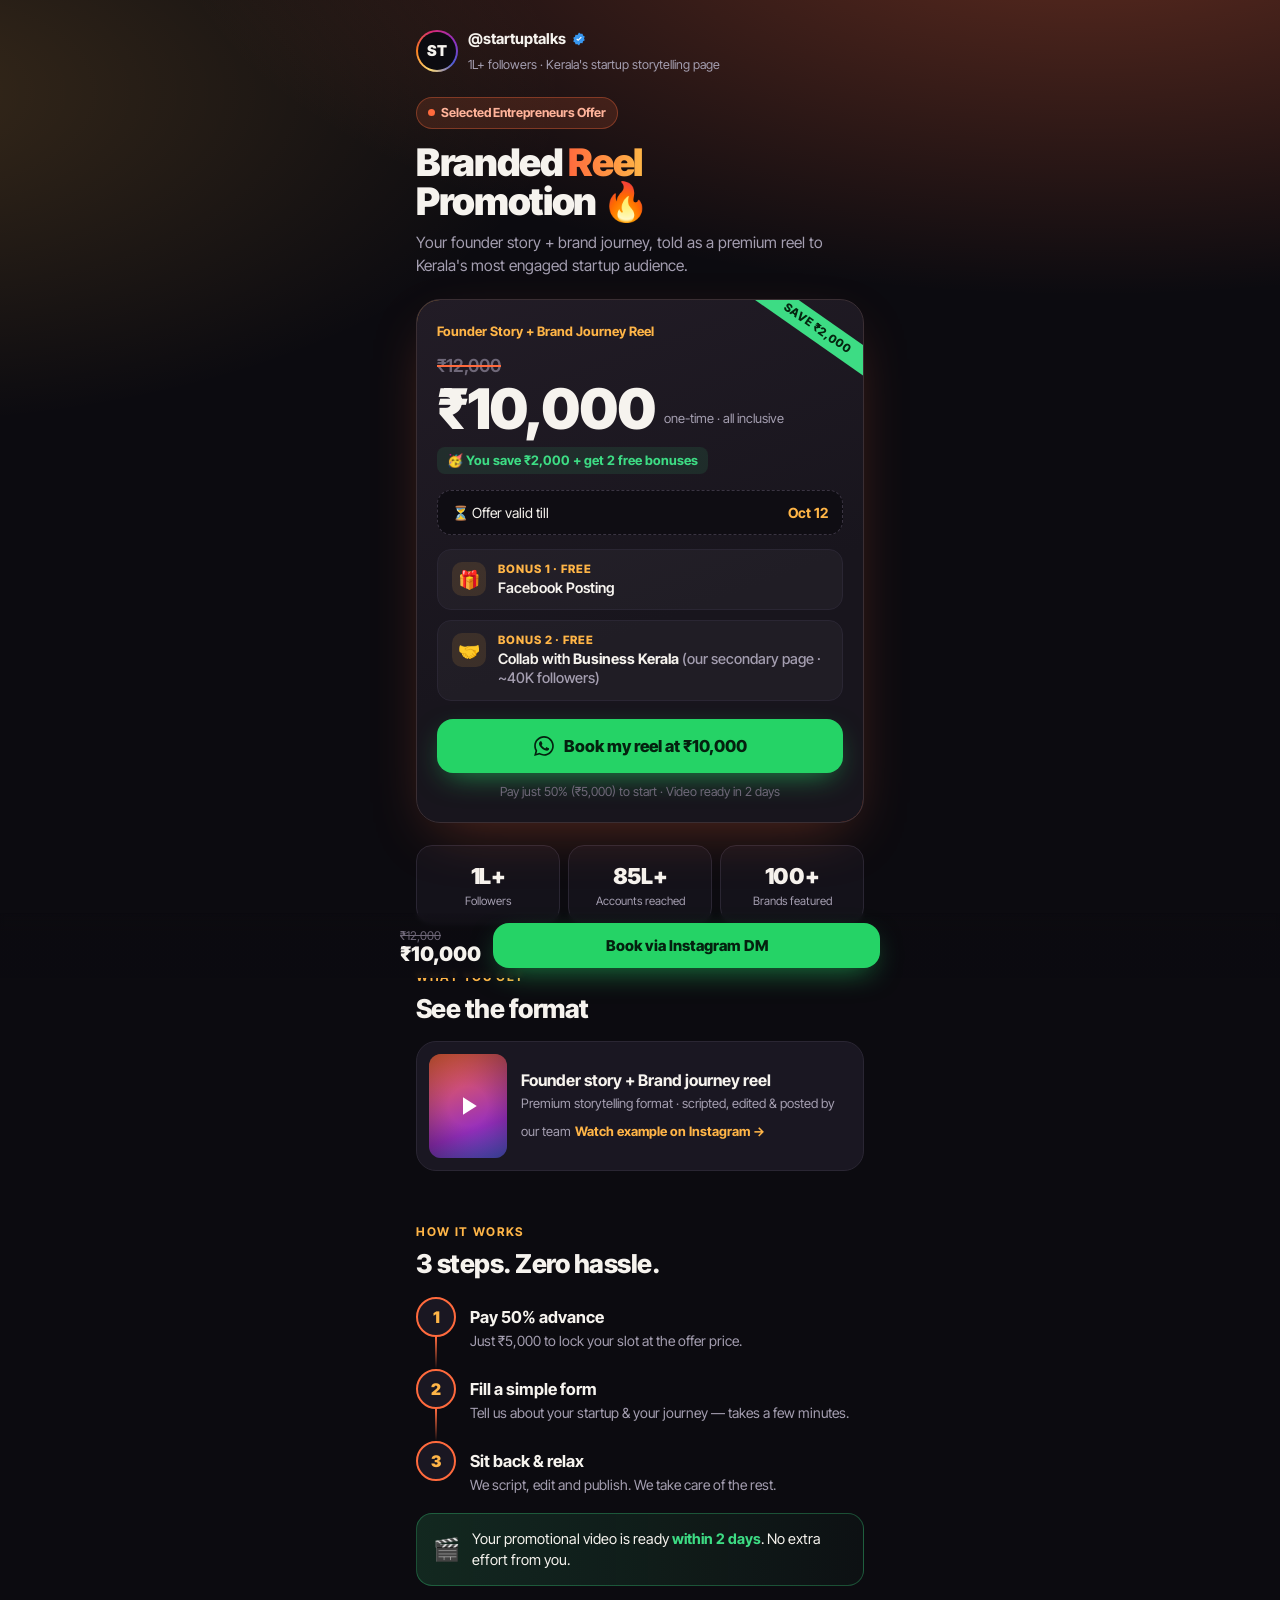
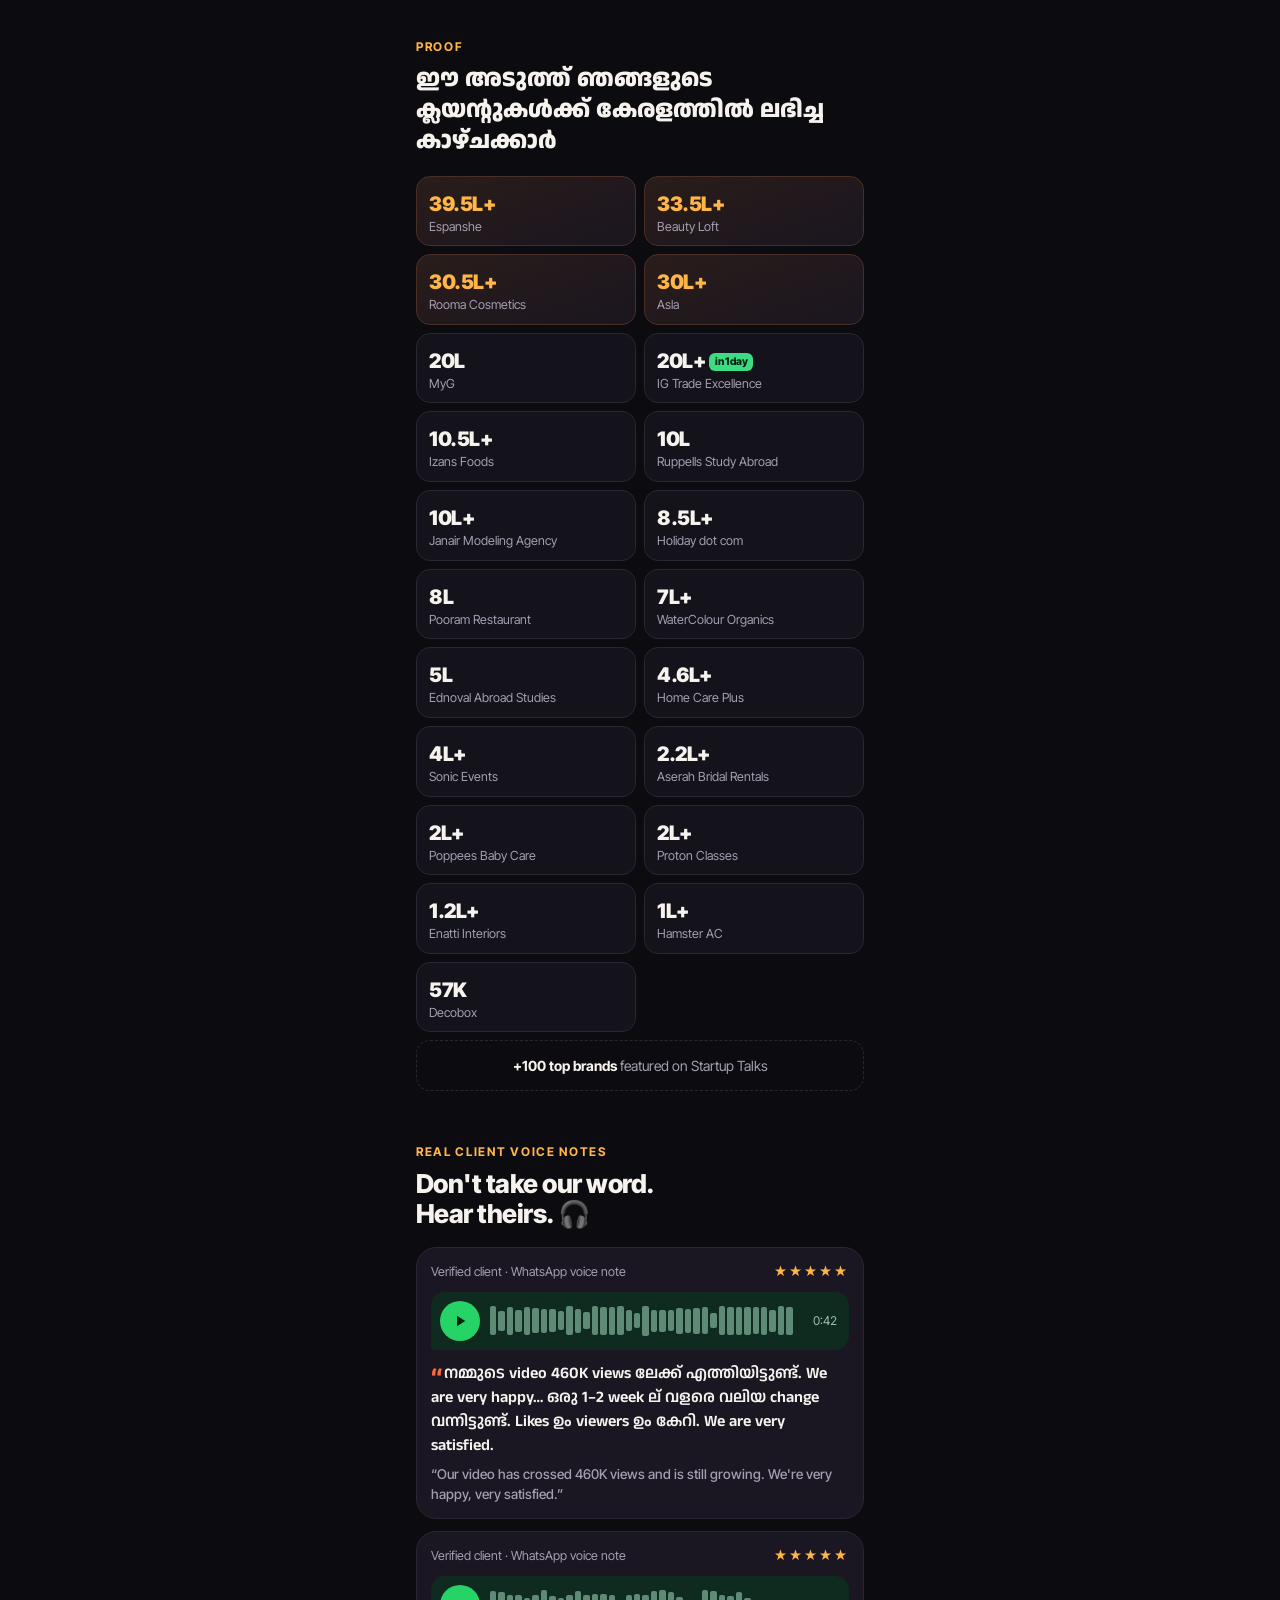
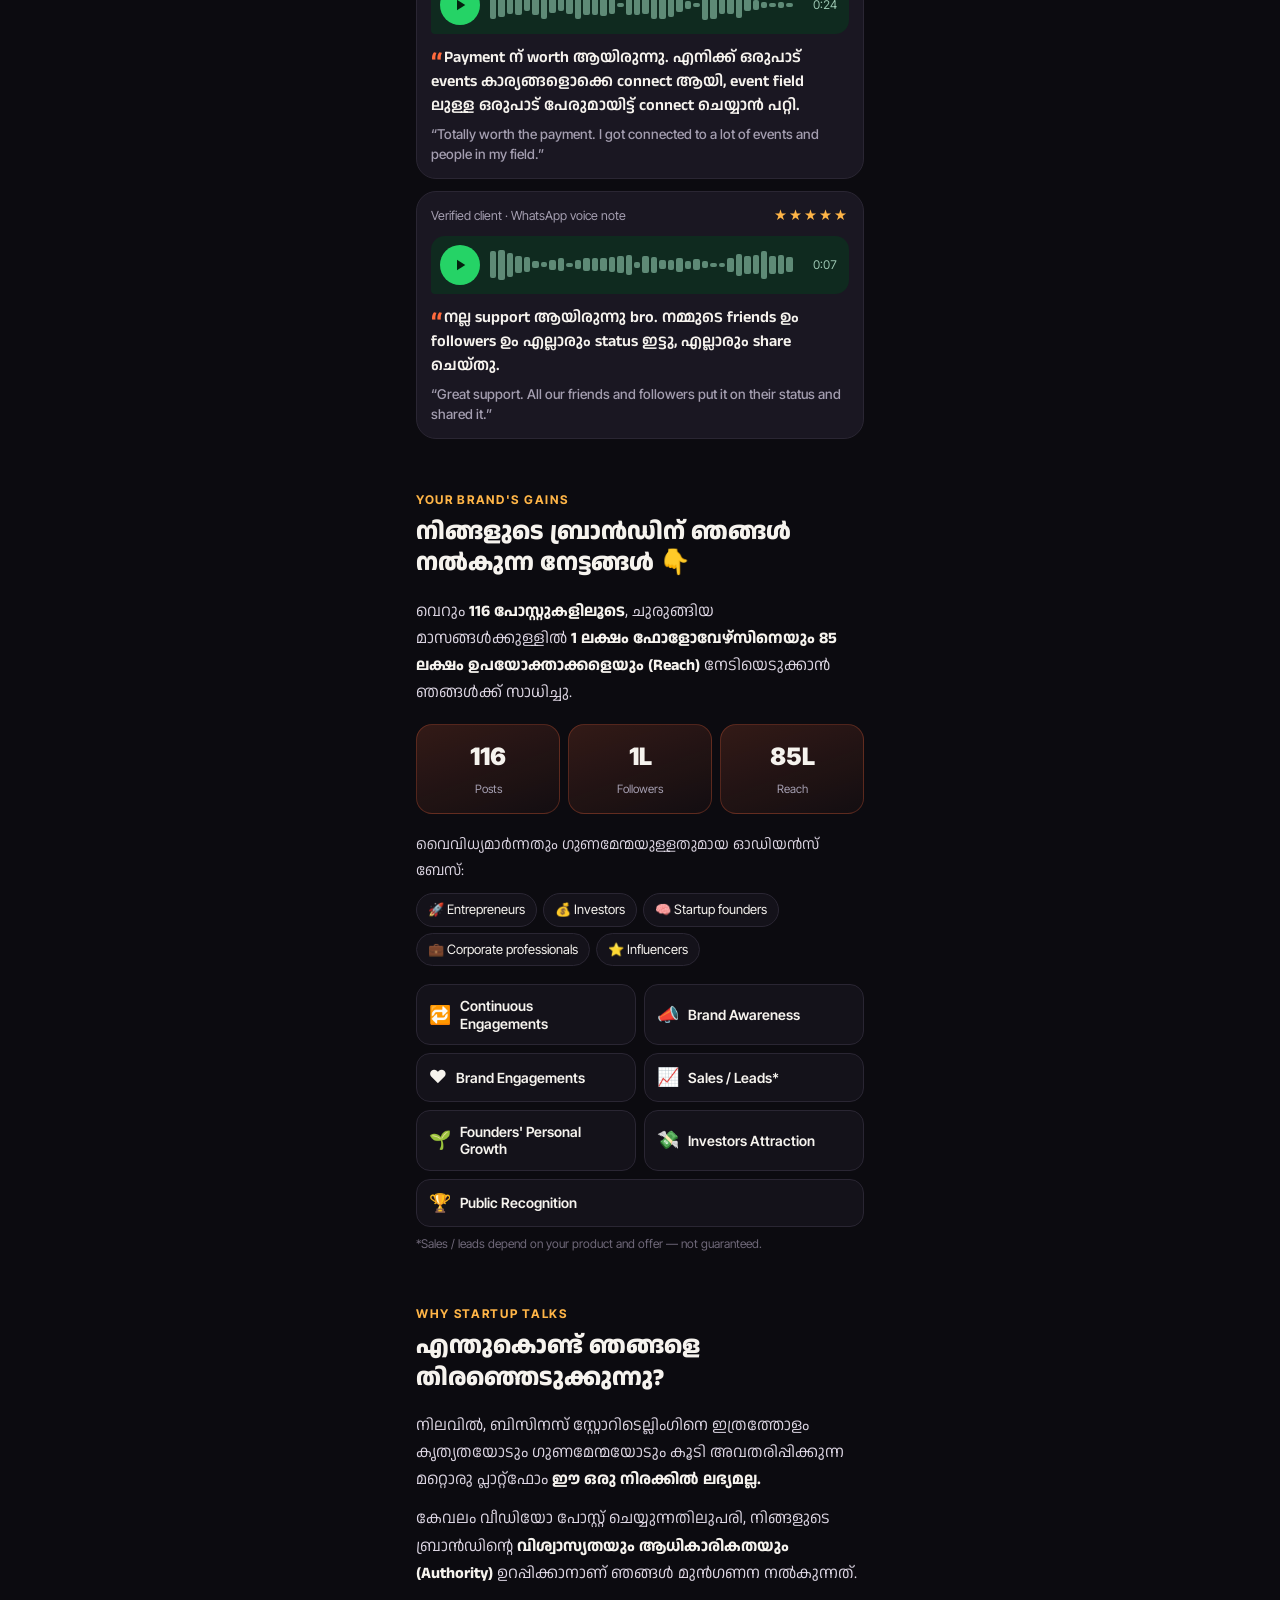
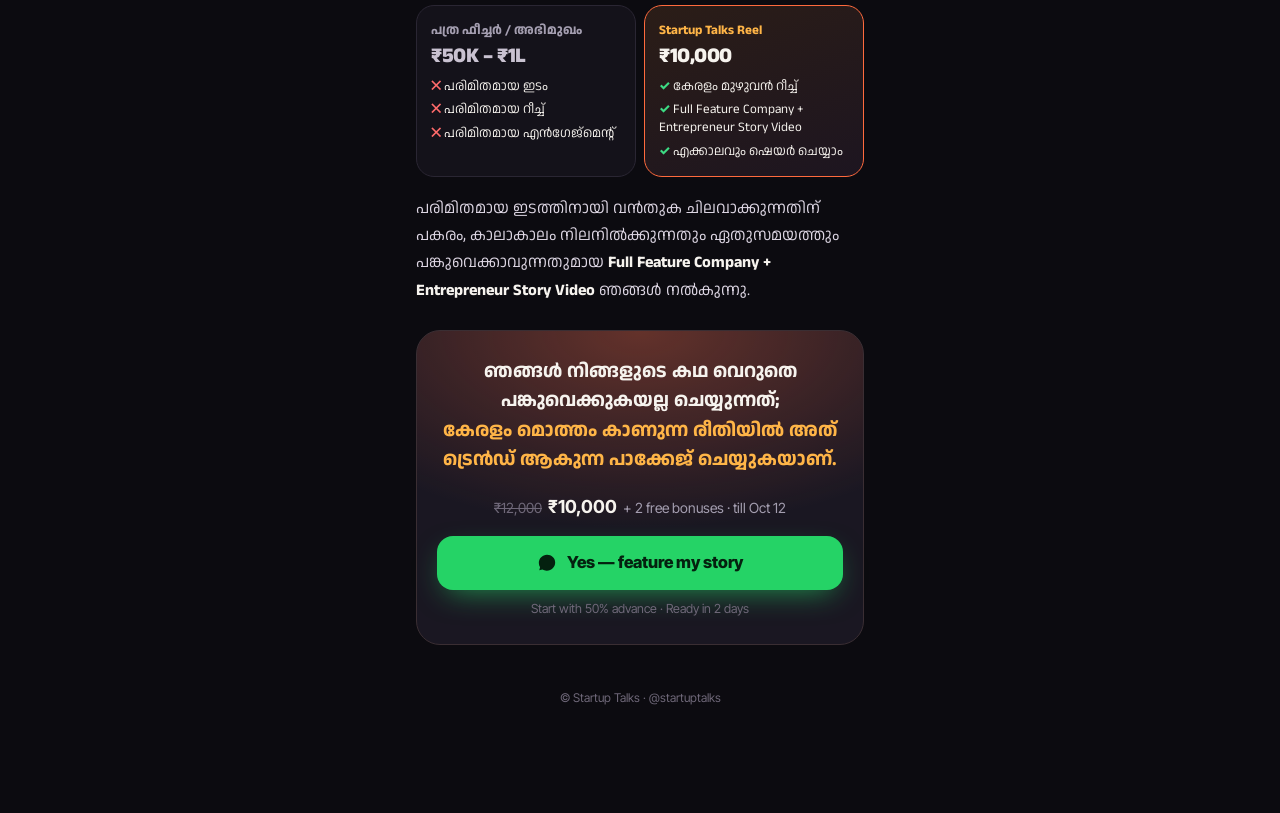
==== pricing-page/index.html @ 90880042 "Add mobile pricing page for Startup Talks branded reel promotion Price-first layout with offer, bonu" ====
<!doctype html>
<html lang="ml">
<head>
<meta charset="utf-8">
<meta name="viewport" content="width=device-width, initial-scale=1, viewport-fit=cover">
<title>Startup Talks — Branded Reel Promotion</title>
<meta name="description" content="Founder story + brand journey reel on @startuptalks (1L+ followers). Selected Entrepreneurs Offer ₹10,000 + 2 free bonuses.">
<meta property="og:title" content="🔥 Branded Reel Promotion — ₹10,000 (was ₹12,000)">
<meta property="og:description" content="Founder story reel on @startuptalks · 1L+ followers · 85L+ reach · Free Facebook posting + Business Kerala collab.">
<meta name="theme-color" content="#0c0b10">
<link rel="icon" href="data:image/svg+xml,<svg xmlns='http://www.w3.org/2000/svg' viewBox='0 0 100 100'><text y='.9em' font-size='90'>🔥</text></svg>">
<link rel="preconnect" href="https://fonts.googleapis.com">
<link rel="preconnect" href="https://fonts.gstatic.com" crossorigin>
<link href="https://fonts.googleapis.com/css2?family=Anek+Malayalam:wght@400;500;600;700;800&family=Inter+Tight:wght@500;600;700;800;900&display=swap" rel="stylesheet">
<style>
  /* ───────── EDIT THESE ───────── */
  /* WhatsApp number, offer deadline etc. live in the CONFIG script at the bottom. */

  :root{
    --bg:#0c0b10; --bg2:#14121a; --card:#1a1722; --line:#2a2633;
    --ink:#f6f3ee; --muted:#a49eb0; --dim:#6f6879;
    --accent:#ff6a3d; --accent2:#ffb547; --good:#3ddc84; --wa:#25d366;
    --r:20px;
    color-scheme:dark;
  }
  *{box-sizing:border-box;margin:0;padding:0}
  html{-webkit-text-size-adjust:100%;scroll-behavior:smooth}
  body{
    background:var(--bg);color:var(--ink);
    font-family:"Inter Tight","Anek Malayalam",system-ui,sans-serif;
    line-height:1.5;padding-bottom:96px;overflow-x:hidden;
  }
  .ml{font-family:"Anek Malayalam","Inter Tight",sans-serif}
  a{color:inherit}
  .wrap{max-width:480px;margin:0 auto;padding:0 16px}
  section{padding:44px 0 8px}
  .eyebrow{font-size:12px;letter-spacing:.14em;text-transform:uppercase;color:var(--accent2);font-weight:700}
  h2{font-size:26px;line-height:1.15;font-weight:800;letter-spacing:-.02em;margin:8px 0 18px}
  h2.ml{font-size:24px;line-height:1.3;letter-spacing:0}

  /* ───────── HERO / PRICE ───────── */
  .hero{
    position:relative;padding:28px 0 0;
    background:
      radial-gradient(120% 70% at 85% -10%, rgba(255,106,61,.35), transparent 60%),
      radial-gradient(90% 60% at -10% 10%, rgba(255,181,71,.18), transparent 60%);
  }
  .brand{display:flex;align-items:center;gap:10px;margin-bottom:22px}
  .logo{width:42px;height:42px;border-radius:50%;padding:2px;
    background:conic-gradient(from 200deg,#feda75,#fa7e1e,#d62976,#962fbf,#4f5bd5,#feda75)}
  .logo span{display:grid;place-items:center;width:100%;height:100%;border-radius:50%;background:var(--bg);font-weight:900;font-size:15px}
  .brand b{display:block;font-size:15px}
  .brand small{color:var(--muted);font-size:12.5px}
  .verified{display:inline-block;width:14px;height:14px;vertical-align:-2px;margin-left:3px}

  .badge{display:inline-flex;align-items:center;gap:6px;font-size:12.5px;font-weight:700;
    background:rgba(255,106,61,.14);color:#ffb39a;border:1px solid rgba(255,106,61,.35);
    padding:6px 11px;border-radius:999px}
  .badge i{width:7px;height:7px;border-radius:50%;background:var(--accent);box-shadow:0 0 0 0 rgba(255,106,61,.7);animation:pulse 1.6s infinite}
  @keyframes pulse{70%{box-shadow:0 0 0 9px rgba(255,106,61,0)}100%{box-shadow:0 0 0 0 rgba(255,106,61,0)}}

  h1{font-size:38px;line-height:1.02;font-weight:900;letter-spacing:-.035em;margin:14px 0 10px}
  h1 em{font-style:normal;background:linear-gradient(90deg,var(--accent),var(--accent2));-webkit-background-clip:text;background-clip:text;color:transparent}
  .sub{color:var(--muted);font-size:15.5px}

  .price-card{
    margin-top:22px;border-radius:24px;padding:22px 20px 20px;position:relative;overflow:hidden;
    background:linear-gradient(160deg,#221c26 0%,#18151d 60%);
    border:1px solid #3a2e33;
    box-shadow:0 20px 60px -20px rgba(255,106,61,.35);
  }
  .price-card::before{content:"";position:absolute;inset:-1px;border-radius:24px;padding:1px;
    background:linear-gradient(140deg,rgba(255,181,71,.7),transparent 35%,transparent 65%,rgba(255,106,61,.6));
    -webkit-mask:linear-gradient(#000 0 0) content-box,linear-gradient(#000 0 0);-webkit-mask-composite:xor;mask-composite:exclude;pointer-events:none}
  .ribbon{position:absolute;top:16px;right:-34px;transform:rotate(35deg);background:var(--good);color:#04260f;
    font-weight:800;font-size:11.5px;padding:4px 40px;letter-spacing:.04em}
  .pc-label{font-size:13px;color:var(--accent2);font-weight:700}
  .was{color:var(--dim);font-size:18px;font-weight:600;text-decoration:line-through;text-decoration-color:var(--accent);text-decoration-thickness:2px;margin-top:10px}
  .now{display:flex;align-items:flex-end;gap:10px;margin-top:2px}
  .now b{font-size:56px;line-height:1;font-weight:900;letter-spacing:-.04em}
  .now span{font-size:13px;color:var(--muted);padding-bottom:8px}
  .save{display:inline-block;margin-top:10px;font-size:13px;font-weight:700;color:var(--good);background:rgba(61,220,132,.1);padding:4px 10px;border-radius:8px}

  .deadline{margin-top:16px;display:flex;align-items:center;justify-content:space-between;gap:10px;
    background:#0f0d13;border:1px dashed #3a3442;border-radius:14px;padding:11px 14px;font-size:14px}
  .deadline b{color:var(--accent2)}

  .bonus{margin-top:14px;display:grid;gap:10px}
  .bonus div{display:flex;gap:12px;align-items:flex-start;background:rgba(255,255,255,.035);border:1px solid var(--line);border-radius:14px;padding:12px 14px}
  .bonus .gift{flex:none;width:34px;height:34px;border-radius:10px;display:grid;place-items:center;font-size:18px;background:rgba(255,181,71,.12)}
  .bonus small{display:block;color:var(--accent2);font-size:11.5px;font-weight:800;letter-spacing:.08em;text-transform:uppercase}
  .bonus p{font-size:14.5px;font-weight:600;line-height:1.35}
  .bonus p span{color:var(--muted);font-weight:500}

  .btn{display:flex;align-items:center;justify-content:center;gap:10px;width:100%;
    border:0;border-radius:16px;padding:17px 18px;font:800 16.5px/1 "Inter Tight",sans-serif;text-decoration:none;cursor:pointer;
    background:linear-gradient(90deg,var(--accent),#ff8a3d);color:#1a0800;
    box-shadow:0 10px 30px -10px rgba(255,106,61,.8);transition:transform .15s}
  .btn:active{transform:scale(.98)}
  .btn.wa{background:var(--wa);color:#04210f;box-shadow:0 10px 30px -10px rgba(37,211,102,.7)}
  .btn svg{width:20px;height:20px;flex:none}
  .price-card .btn{margin-top:18px}
  .micro{text-align:center;color:var(--dim);font-size:12.5px;margin-top:10px}

  /* ───────── STATS ───────── */
  .stats{display:grid;grid-template-columns:repeat(3,1fr);gap:8px;margin-top:22px}
  .stat{background:var(--bg2);border:1px solid var(--line);border-radius:16px;padding:14px 8px;text-align:center}
  .stat b{display:block;font-size:22px;font-weight:900;letter-spacing:-.02em}
  .stat small{color:var(--muted);font-size:11.5px;line-height:1.2;display:block;margin-top:2px}

  /* ───────── EXAMPLE ───────── */
  .example{display:flex;gap:14px;align-items:center;text-decoration:none;background:var(--card);border:1px solid var(--line);border-radius:var(--r);padding:12px}
  .thumb{flex:none;width:78px;height:104px;border-radius:12px;position:relative;overflow:hidden;
    background:linear-gradient(160deg,#ff6a3d,#962fbf 70%,#4f5bd5)}
  .thumb::after{content:"";position:absolute;inset:0;background:radial-gradient(circle at 50% 50%,transparent 30%,rgba(0,0,0,.35))}
  .thumb svg{position:absolute;inset:0;margin:auto;width:30px;height:30px;z-index:1}
  .example b{display:block;font-size:16px;line-height:1.25}
  .example small{color:var(--muted);font-size:13px}
  .example .go{margin-top:8px;display:inline-flex;gap:6px;align-items:center;font-size:13px;font-weight:700;color:var(--accent2)}

  /* ───────── PROCESS ───────── */
  .steps{display:grid;gap:0;position:relative}
  .step{display:flex;gap:14px;padding:0 0 18px;position:relative}
  .step:not(:last-child)::before{content:"";position:absolute;left:19px;top:40px;bottom:0;width:2px;background:linear-gradient(var(--accent),transparent)}
  .num{flex:none;width:40px;height:40px;border-radius:50%;display:grid;place-items:center;font-weight:900;background:var(--card);border:2px solid var(--accent);color:var(--accent2)}
  .step b{display:block;font-size:16.5px;padding-top:8px}
  .step p{color:var(--muted);font-size:14px}
  .fast{display:flex;gap:12px;align-items:center;background:linear-gradient(90deg,rgba(61,220,132,.14),rgba(61,220,132,.03));border:1px solid rgba(61,220,132,.3);border-radius:16px;padding:14px 16px;font-size:14.5px}
  .fast b{color:var(--good)}

  /* ───────── RESULTS ───────── */
  .results{display:grid;grid-template-columns:1fr 1fr;gap:8px}
  .res{background:var(--bg2);border:1px solid var(--line);border-radius:14px;padding:12px 12px 11px;min-width:0}
  .res b{display:block;font-size:20px;font-weight:900;letter-spacing:-.02em;color:var(--ink)}
  .res small{display:block;color:var(--muted);font-size:12.5px;line-height:1.25;overflow-wrap:anywhere}
  .res.top{background:linear-gradient(160deg,#2a1d1a,#1a1520);border-color:#4a2f27}
  .res.top b{color:var(--accent2)}
  .res .tag{display:inline-block;font-size:10.5px;font-weight:800;color:#04260f;background:var(--good);border-radius:6px;padding:1px 6px;margin-left:4px;vertical-align:3px}
  .more{grid-column:1/-1;text-align:center;padding:14px;border-radius:14px;border:1px dashed var(--line);color:var(--muted);font-size:14px}
  .more b{color:var(--ink)}

  /* ───────── VOICE REVIEWS ───────── */
  .reviews{display:grid;gap:12px}
  .rv{background:var(--card);border:1px solid var(--line);border-radius:var(--r);padding:14px}
  .rv-head{display:flex;align-items:center;justify-content:space-between;margin-bottom:10px;font-size:12.5px;color:var(--muted)}
  .stars{color:var(--accent2);letter-spacing:2px;font-size:13px}
  .vn{display:flex;align-items:center;gap:10px;background:#0f2a1f;border-radius:14px 14px 14px 4px;padding:9px 12px 9px 9px}
  .play{flex:none;width:40px;height:40px;border-radius:50%;border:0;background:var(--wa);display:grid;place-items:center;cursor:pointer}
  .play svg{width:18px;height:18px;fill:#04210f}
  .wave{flex:1;display:flex;align-items:center;gap:2px;height:30px;min-width:0;cursor:pointer}
  .wave i{flex:1;min-width:2px;border-radius:2px;background:#5e8a76;transition:background .1s}
  .wave i.on{background:#bff5d6}
  .dur{flex:none;font-size:12px;color:#9cc7b2;font-variant-numeric:tabular-nums;width:34px;text-align:right}
  .quote{margin-top:12px;font-size:16px;line-height:1.5;font-weight:600}
  .quote::before{content:"“";color:var(--accent);font-size:28px;line-height:0;vertical-align:-9px;margin-right:2px}
  .en{display:block;margin-top:6px;color:var(--muted);font-size:13.5px;font-weight:500;font-family:"Inter Tight",sans-serif}

  /* ───────── BENEFITS ───────── */
  .lead{font-size:16px;line-height:1.7;color:#ddd6e3}
  .lead b{color:var(--ink)}
  .bigstat{display:grid;grid-template-columns:repeat(3,1fr);gap:8px;margin:18px 0}
  .bigstat div{border-radius:16px;padding:14px 8px;text-align:center;background:linear-gradient(160deg,rgba(255,106,61,.16),rgba(255,106,61,.03));border:1px solid rgba(255,106,61,.25)}
  .bigstat b{display:block;font-size:24px;font-weight:900}
  .bigstat small{font-size:11.5px;color:var(--muted)}
  .aud{display:flex;flex-wrap:wrap;gap:6px;margin-bottom:18px}
  .aud span{font-size:13px;padding:6px 11px;border-radius:999px;background:var(--bg2);border:1px solid var(--line)}
  .benefits{display:grid;grid-template-columns:1fr 1fr;gap:8px}
  .benefits div{display:flex;gap:9px;align-items:center;background:var(--bg2);border:1px solid var(--line);border-radius:14px;padding:12px;font-size:14px;font-weight:600;line-height:1.25}
  .benefits .ic{flex:none;font-size:18px}
  .fine{color:var(--dim);font-size:12px;margin-top:8px}

  /* ───────── WHY US (USP – last) ───────── */
  .vs{display:grid;grid-template-columns:1fr 1fr;gap:8px;margin:18px 0}
  .vs > div{border-radius:18px;padding:16px 14px}
  .vs .old{background:var(--bg2);border:1px solid var(--line)}
  .vs .us{background:linear-gradient(160deg,#2b1d17,#1d1520);border:1px solid var(--accent)}
  .vs h3{font-size:13px;font-weight:700;color:var(--muted);margin-bottom:6px;line-height:1.3}
  .vs .us h3{color:var(--accent2)}
  .vs .amt{font-size:21px;font-weight:900;letter-spacing:-.02em;line-height:1.1}
  .vs .old .amt{color:#c9c2d1}
  .vs ul{list-style:none;margin-top:10px;display:grid;gap:6px;font-size:13px;line-height:1.35}
  .vs .old li::before{content:"✕ ";color:#ff6b6b;font-weight:800}
  .vs .us li::before{content:"✓ ";color:var(--good);font-weight:800}

  .finale{margin:26px 0 8px;border-radius:24px;padding:26px 20px;text-align:center;
    background:radial-gradient(120% 90% at 50% 0%,rgba(255,106,61,.32),transparent 70%),var(--card);
    border:1px solid #3a2e33}
  .finale p:not(.micro){font-size:19px;line-height:1.55;font-weight:700}
  .finale p em{font-style:normal;color:var(--accent2)}
  .finale .recap{margin:18px 0 16px;font-size:14px;color:var(--muted)}
  .finale .recap s{color:var(--dim)}
  .finale .recap b{color:var(--ink);font-size:18px}

  footer{text-align:center;color:var(--dim);font-size:12px;padding:28px 0 10px}

  /* ───────── STICKY CTA ───────── */
  .sticky{position:fixed;left:0;right:0;bottom:0;z-index:20;padding:10px 16px calc(10px + env(safe-area-inset-bottom));
    background:linear-gradient(transparent,rgba(12,11,16,.92) 28%);backdrop-filter:blur(2px);
    transform:translateY(120%);transition:transform .3s}
  .sticky.show{transform:none}
  .sticky .in{max-width:480px;margin:0 auto;display:flex;align-items:center;gap:12px}
  .sticky .p{flex:none;line-height:1.1}
  .sticky .p s{color:var(--dim);font-size:12px}
  .sticky .p b{display:block;font-size:20px;font-weight:900}
  .sticky .btn{padding:15px 14px;font-size:15px}

  .reveal{opacity:0;transform:translateY(14px);transition:opacity .5s,transform .5s}
  .reveal.in{opacity:1;transform:none}
  @media (prefers-reduced-motion:reduce){.reveal{opacity:1;transform:none}.badge i{animation:none}html{scroll-behavior:auto}}
</style>
</head>
<body>

<!-- ═════════════ 1. PRICE FIRST ═════════════ -->
<header class="hero">
  <div class="wrap">
    <div class="brand">
      <div class="logo"><span>ST</span></div>
      <div>
        <b>@startuptalks
          <svg class="verified" viewBox="0 0 24 24"><path fill="#3897f0" d="M12 1l2.6 2.2 3.4-.4.9 3.3 3 1.7-1.3 3.2 1.3 3.2-3 1.7-.9 3.3-3.4-.4L12 23l-2.6-2.2-3.4.4-.9-3.3-3-1.7L3.4 13 2.1 9.8l3-1.7.9-3.3 3.4.4z"/><path fill="#fff" d="M10.5 15.6l-3.2-3.2 1.4-1.4 1.8 1.8 4.8-4.8 1.4 1.4z"/></svg>
        </b>
        <small>1L+ followers · Kerala's startup storytelling page</small>
      </div>
    </div>

    <span class="badge"><i></i>Selected Entrepreneurs Offer</span>
    <h1>Branded <em>Reel</em><br>Promotion 🔥</h1>
    <p class="sub">Your founder story + brand journey, told as a premium reel to Kerala's most engaged startup audience.</p>

    <div class="price-card">
      <div class="ribbon">SAVE ₹2,000</div>
      <div class="pc-label">Founder Story + Brand Journey Reel</div>
      <div class="was">₹12,000</div>
      <div class="now"><b>₹10,000</b><span>one-time · all inclusive</span></div>
      <span class="save">🥳 You save ₹2,000 + get 2 free bonuses</span>

      <div class="deadline">
        <span>⏳ Offer valid till</span>
        <b id="till">Oct 12</b>
      </div>

      <div class="bonus">
        <div>
          <span class="gift">🎁</span>
          <p><small>Bonus 1 · Free</small>Facebook Posting</p>
        </div>
        <div>
          <span class="gift">🤝</span>
          <p><small>Bonus 2 · Free</small>Collab with <b>Business Kerala</b> <span>(our secondary page · ~40K followers)</span></p>
        </div>
      </div>

      <a class="btn wa js-book" href="#">
        <svg viewBox="0 0 24 24" fill="currentColor"><path d="M17.5 14.4c-.3-.1-1.8-.9-2-1-.3-.1-.5-.1-.7.1-.2.3-.8 1-.9 1.2-.2.2-.3.2-.6.1-.3-.1-1.3-.5-2.4-1.5-.9-.8-1.5-1.8-1.7-2.1-.2-.3 0-.5.1-.6l.4-.5c.2-.2.2-.3.3-.5.1-.2 0-.4 0-.5l-.9-2.2c-.2-.6-.5-.5-.7-.5h-.6c-.2 0-.5.1-.8.4-.3.3-1 1-1 2.5s1.1 2.9 1.2 3.1c.1.2 2.1 3.2 5.1 4.5.7.3 1.3.5 1.7.6.7.2 1.4.2 1.9.1.6-.1 1.8-.7 2-1.4.2-.7.2-1.3.2-1.4-.1-.1-.3-.2-.6-.3zM12 21.8c-1.8 0-3.5-.5-5-1.4l-.4-.2-3.7 1 1-3.6-.2-.4c-1-1.6-1.5-3.3-1.5-5.2C2.2 6.6 6.6 2.2 12 2.2c2.6 0 5.1 1 6.9 2.9 1.9 1.9 2.9 4.3 2.9 6.9 0 5.4-4.4 9.8-9.8 9.8zm8.4-18.2C18.1 1.3 15.2.1 12 .1 5.5.1.2 5.4.2 11.9c0 2.1.5 4.1 1.6 5.9L.1 24l6.3-1.7c1.7.9 3.7 1.4 5.6 1.4 6.5 0 11.8-5.3 11.8-11.8 0-3.2-1.2-6.1-3.4-8.3z"/></svg>
        Book my reel at ₹10,000
      </a>
      <p class="micro">Pay just 50% (₹5,000) to start · Video ready in 2 days</p>
    </div>

    <div class="stats">
      <div class="stat"><b>1L+</b><small>Followers</small></div>
      <div class="stat"><b>85L+</b><small>Accounts reached</small></div>
      <div class="stat"><b>100+</b><small>Brands featured</small></div>
    </div>
  </div>
</header>

<main class="wrap">

  <!-- ═════════════ 2. WHAT YOU GET ═════════════ -->
  <section class="reveal">
    <div class="eyebrow">What you get</div>
    <h2>See the format</h2>
    <a class="example" href="https://www.instagram.com/reel/DA5xGAJuRMB/" target="_blank" rel="noopener">
      <div class="thumb"><svg viewBox="0 0 24 24" fill="#fff"><path d="M8 5v14l11-7z"/></svg></div>
      <div>
        <b>Founder story + Brand journey reel</b>
        <small>Premium storytelling format · scripted, edited &amp; posted by our team</small>
        <span class="go">Watch example on Instagram →</span>
      </div>
    </a>
  </section>

  <!-- ═════════════ 3. PROCESS ═════════════ -->
  <section class="reveal">
    <div class="eyebrow">How it works</div>
    <h2>3 steps. Zero hassle.</h2>
    <div class="steps">
      <div class="step"><span class="num">1</span><div><b>Pay 50% advance</b><p>Just ₹5,000 to lock your slot at the offer price.</p></div></div>
      <div class="step"><span class="num">2</span><div><b>Fill a simple form</b><p>Tell us about your startup &amp; your journey — takes a few minutes.</p></div></div>
      <div class="step"><span class="num">3</span><div><b>Sit back &amp; relax</b><p>We script, edit and publish. We take care of the rest.</p></div></div>
    </div>
    <div class="fast"><span style="font-size:22px">🎬</span><div>Your promotional video is ready <b>within 2 days</b>. No extra effort from you.</div></div>
  </section>

  <!-- ═════════════ 4. PROOF: RESULTS ═════════════ -->
  <section class="reveal">
    <div class="eyebrow">Proof</div>
    <h2 class="ml">ഈ അടുത്ത് ഞങ്ങളുടെ ക്ലയന്റുകൾക്ക് കേരളത്തിൽ ലഭിച്ച കാഴ്ചക്കാർ</h2>
    <div class="results" id="results"></div>
  </section>

  <!-- ═════════════ 5. PROOF: VOICE REVIEWS ═════════════ -->
  <section class="reveal">
    <div class="eyebrow">Real client voice notes</div>
    <h2>Don't take our word. <br>Hear theirs. 🎧</h2>
    <div class="reviews" id="reviews"></div>
  </section>

  <!-- ═════════════ 6. BENEFITS ═════════════ -->
  <section class="reveal">
    <div class="eyebrow">Your brand's gains</div>
    <h2 class="ml">നിങ്ങളുടെ ബ്രാൻഡിന് ഞങ്ങൾ നൽകുന്ന നേട്ടങ്ങൾ 👇</h2>
    <p class="lead ml">വെറും <b>116 പോസ്റ്റുകളിലൂടെ</b>, ചുരുങ്ങിയ മാസങ്ങൾക്കുള്ളിൽ <b>1 ലക്ഷം ഫോളോവേഴ്സിനെയും 85 ലക്ഷം ഉപയോക്താക്കളെയും (Reach)</b> നേടിയെടുക്കാൻ ഞങ്ങൾക്ക് സാധിച്ചു.</p>
    <div class="bigstat">
      <div><b>116</b><small>Posts</small></div>
      <div><b>1L</b><small>Followers</small></div>
      <div><b>85L</b><small>Reach</small></div>
    </div>
    <p class="lead ml" style="font-size:15px;margin-bottom:10px">വൈവിധ്യമാർന്നതും ഗുണമേന്മയുള്ളതുമായ ഓഡിയൻസ് ബേസ്:</p>
    <div class="aud">
      <span>🚀 Entrepreneurs</span><span>💰 Investors</span><span>🧠 Startup founders</span><span>💼 Corporate professionals</span><span>⭐ Influencers</span>
    </div>
    <div class="benefits">
      <div><span class="ic">🔁</span>Continuous Engagements</div>
      <div><span class="ic">📣</span>Brand Awareness</div>
      <div><span class="ic">❤️</span>Brand Engagements</div>
      <div><span class="ic">📈</span>Sales / Leads*</div>
      <div><span class="ic">🌱</span>Founders' Personal Growth</div>
      <div><span class="ic">💸</span>Investors Attraction</div>
      <div style="grid-column:1/-1"><span class="ic">🏆</span>Public Recognition</div>
    </div>
    <p class="fine">*Sales / leads depend on your product and offer — not guaranteed.</p>
  </section>

  <!-- ═════════════ 7. USP — LAST, SO IT STICKS ═════════════ -->
  <section class="reveal">
    <div class="eyebrow">Why Startup Talks</div>
    <h2 class="ml">എന്തുകൊണ്ട് ഞങ്ങളെ തിരഞ്ഞെടുക്കുന്നു?</h2>
    <p class="lead ml">നിലവിൽ, ബിസിനസ് സ്റ്റോറിടെല്ലിംഗിനെ ഇത്രത്തോളം കൃത്യതയോടും ഗുണമേന്മയോടും കൂടി അവതരിപ്പിക്കുന്ന മറ്റൊരു പ്ലാറ്റ്‌ഫോം <b>ഈ ഒരു നിരക്കിൽ ലഭ്യമല്ല.</b></p>
    <p class="lead ml" style="margin-top:12px">കേവലം വീഡിയോ പോസ്റ്റ് ചെയ്യുന്നതിലുപരി, നിങ്ങളുടെ ബ്രാൻഡിന്റെ <b>വിശ്വാസ്യതയും ആധികാരികതയും (Authority)</b> ഉറപ്പിക്കാനാണ് ഞങ്ങൾ മുൻഗണന നൽകുന്നത്.</p>

    <div class="vs ml">
      <div class="old">
        <h3>പത്ര ഫീച്ചർ / അഭിമുഖം</h3>
        <div class="amt">₹50K – ₹1L</div>
        <ul><li>പരിമിതമായ ഇടം</li><li>പരിമിതമായ റീച്ച്</li><li>പരിമിതമായ എൻഗേജ്‌മെന്റ്</li></ul>
      </div>
      <div class="us">
        <h3>Startup Talks Reel</h3>
        <div class="amt">₹10,000</div>
        <ul><li>കേരളം മുഴുവൻ റീച്ച്</li><li>Full Feature Company + Entrepreneur Story Video</li><li>എക്കാലവും ഷെയർ ചെയ്യാം</li></ul>
      </div>
    </div>

    <p class="lead ml">പരിമിതമായ ഇടത്തിനായി വൻതുക ചിലവാക്കുന്നതിന് പകരം, കാലാകാലം നിലനിൽക്കുന്നതും ഏതുസമയത്തും പങ്കുവെക്കാവുന്നതുമായ <b>Full Feature Company + Entrepreneur Story Video</b> ഞങ്ങൾ നൽകുന്നു.</p>

    <div class="finale">
      <p class="ml">ഞങ്ങൾ നിങ്ങളുടെ കഥ വെറുതെ പങ്കുവെക്കുകയല്ല ചെയ്യുന്നത്;<br><em>കേരളം മൊത്തം കാണുന്ന രീതിയിൽ അത് ട്രെൻഡ് ആകുന്ന പാക്കേജ് ചെയ്യുകയാണ്.</em></p>
      <div class="recap"><s>₹12,000</s> &nbsp;<b>₹10,000</b> &nbsp;+ 2 free bonuses · till <span class="js-till">Oct 12</span></div>
      <a class="btn wa js-book" href="#">
        <svg viewBox="0 0 24 24" fill="currentColor"><path d="M12 2.2C6.6 2.2 2.2 6.6 2.2 12c0 1.9.5 3.6 1.5 5.2l-1 3.6 3.7-1c1.5.9 3.2 1.4 5 1.4h.6c5.4 0 9.8-4.4 9.8-9.8S17.4 2.2 12 2.2z"/></svg>
        Yes — feature my story
      </a>
      <p class="micro">Start with 50% advance · Ready in 2 days</p>
    </div>
  </section>

  <footer>© Startup Talks · @startuptalks</footer>
</main>

<div class="sticky" id="sticky">
  <div class="in">
    <div class="p"><s>₹12,000</s><b>₹10,000</b></div>
    <a class="btn wa js-book" href="#">Book on WhatsApp</a>
  </div>
</div>

<script>
/* ═════════════ CONFIG — edit here ═════════════ */
const CONFIG = {
  // WhatsApp number with country code, digits only, e.g. "919876543210".
  // Leave empty to fall back to Instagram DM.
  whatsapp: "",
  instagram: "startuptalks",
  // Default deadline text. Override per-share with ?till=Oct%2030 in the URL.
  till: "Oct 12",
  message: "Hi Startup Talks! I want to book the Branded Reel Promotion (₹10,000 offer)."
};

const RESULTS = [
  ["Espanshe","39.5L+"],["Beauty Loft","33.5L+"],["Rooma Cosmetics","30.5L+"],["Asla","30L+"],
  ["MyG","20L"],["IG Trade Excellence","20L+","in 1 day"],["Izans Foods","10.5L+"],["Ruppells Study Abroad","10L"],
  ["Janair Modeling Agency","10L+"],["Holiday dot com","8.5L+"],["Pooram Restaurant","8L"],["WaterColour Organics","7L+"],
  ["Ednoval Abroad Studies","5L"],["Home Care Plus","4.6L+"],["Sonic Events","4L+"],["Aserah Bridal Rentals","2.2L+"],
  ["Poppees Baby Care","2L+"],["Proton Classes","2L+"],["Enatti Interiors","1.2L+"],["Hamster AC","1L+"],["Decobox","57K"]
];

const REVIEWS = [
  { src:"audio/review1.mp3", dur:"0:42",
    ml:"നമ്മുടെ video 460K views ലേക്ക് എത്തിയിട്ടുണ്ട്. We are very happy… ഒരു 1–2 week ല് വളരെ വലിയ change വന്നിട്ടുണ്ട്. Likes ഉം viewers ഉം കേറി. We are very satisfied.",
    en:"“Our video has crossed 460K views and is still growing. We're very happy, very satisfied.”",
    peaks:[98,65,95,74,94,83,81,77,63,97,81,57,96,95,92,97,70,51,100,72,72,71,87,81,85,91,49,96,95,94,95,89,94,75,98,95] },
  { src:"audio/review2.mp3", dur:"0:24",
    ml:"Payment ന് worth ആയിരുന്നു. എനിക്ക് ഒരുപാട് events കാര്യങ്ങളൊക്കെ connect ആയി, event field ലുള്ള ഒരുപാട് പേരുമായിട്ട് connect ചെയ്യാൻ പറ്റി.",
    en:"“Totally worth the payment. I got connected to a lot of events and people in my field.”",
    peaks:[92,84,64,65,44,67,97,57,42,62,93,65,70,72,63,12,67,70,63,92,96,84,51,27,12,100,92,63,61,87,42,34,20,12,21,12] },
  { src:"audio/review3.mp3", dur:"0:07",
    ml:"നല്ല support ആയിരുന്നു bro. നമ്മുടെ friends ഉം followers ഉം എല്ലാരും status ഇട്ടു, എല്ലാരും share ചെയ്തു.",
    en:"“Great support. All our friends and followers put it on their status and shared it.”",
    peaks:[89,100,81,56,50,23,18,35,42,12,29,42,42,44,49,56,67,19,57,53,31,35,45,28,37,24,12,12,47,72,60,64,94,60,64,50] }
];

/* ═════════════ wiring ═════════════ */
(function(){
  const q = new URLSearchParams(location.search);
  const till = (q.get("till") || CONFIG.till).slice(0,40);
  document.getElementById("till").textContent = till;
  document.querySelectorAll(".js-till").forEach(e => e.textContent = till);

  const href = CONFIG.whatsapp
    ? "https://wa.me/" + CONFIG.whatsapp + "?text=" + encodeURIComponent(CONFIG.message)
    : "https://ig.me/m/" + CONFIG.instagram;
  document.querySelectorAll(".js-book").forEach(a => { a.href = href; a.target = "_blank"; a.rel = "noopener"; });
  if (!CONFIG.whatsapp) document.querySelectorAll(".sticky .js-book").forEach(a => a.textContent = "Book via Instagram DM");

  // results
  const r = document.getElementById("results");
  RESULTS.forEach(([name, views, note], i) => {
    const d = document.createElement("div");
    d.className = "res" + (i < 4 ? " top" : "");
    d.innerHTML = `<b>${views}${note ? `<span class="tag">${note}</span>` : ""}</b><small>${name}</small>`;
    r.appendChild(d);
  });
  const m = document.createElement("div");
  m.className = "more"; m.innerHTML = "<b>+100 top brands</b> featured on Startup Talks";
  r.appendChild(m);

  // voice notes
  const play = '<svg viewBox="0 0 24 24"><path d="M8 5v14l11-7z"/></svg>';
  const pause = '<svg viewBox="0 0 24 24"><path d="M6 5h4v14H6zM14 5h4v14h-4z"/></svg>';
  const wrap = document.getElementById("reviews");
  const audios = [];
  REVIEWS.forEach((rv, i) => {
    const el = document.createElement("div");
    el.className = "rv";
    el.innerHTML = `
      <div class="rv-head"><span>Verified client · WhatsApp voice note</span><span class="stars">★★★★★</span></div>
      <div class="vn">
        <button class="play" aria-label="Play review ${i+1}">${play}</button>
        <div class="wave">${rv.peaks.map(p => `<i style="height:${p}%"></i>`).join("")}</div>
        <span class="dur">${rv.dur}</span>
      </div>
      <p class="quote ml">${rv.ml}<span class="en">${rv.en}</span></p>`;
    wrap.appendChild(el);

    const a = new Audio(); a.preload = "none"; a.src = rv.src; audios.push(a);
    const btn = el.querySelector(".play"), bars = [...el.querySelectorAll(".wave i")], dur = el.querySelector(".dur");
    const fmt = s => Math.floor(s/60) + ":" + String(Math.floor(s%60)).padStart(2,"0");
    btn.onclick = () => {
      if (a.paused) { audios.forEach(o => o !== a && o.pause()); a.play(); } else a.pause();
    };
    el.querySelector(".wave").onclick = e => {
      const b = e.currentTarget.getBoundingClientRect();
      const f = (e.clientX - b.left) / b.width;
      const seek = () => { a.currentTime = f * a.duration; };
      if (a.readyState >= 1) seek(); else { a.addEventListener("loadedmetadata", seek, {once:true}); a.load(); }
      if (a.paused) { audios.forEach(o => o !== a && o.pause()); a.play(); }
    };
    a.onplay = () => btn.innerHTML = pause;
    a.onpause = a.onended = () => btn.innerHTML = play;
    a.ontimeupdate = () => {
      const f = a.currentTime / (a.duration || 1);
      bars.forEach((b, k) => b.classList.toggle("on", k / bars.length < f));
      dur.textContent = fmt(a.currentTime);
    };
    a.onended = () => { btn.innerHTML = play; bars.forEach(b => b.classList.remove("on")); dur.textContent = rv.dur; };
  });

  // sticky CTA after hero price card scrolls away
  const sticky = document.getElementById("sticky");
  const card = document.querySelector(".price-card .btn");
  const finale = document.querySelector(".finale");
  let cardGone = false, finaleIn = false;
  const upd = () => sticky.classList.toggle("show", cardGone && !finaleIn);
  new IntersectionObserver(([e]) => { cardGone = !e.isIntersecting && e.boundingClientRect.top < 0; upd(); }).observe(card);
  new IntersectionObserver(([e]) => { finaleIn = e.isIntersecting; upd(); }).observe(finale);

  // reveal on scroll
  const io = new IntersectionObserver(es => es.forEach(e => { if (e.isIntersecting) { e.target.classList.add("in"); io.unobserve(e.target); } }), {threshold:.12});
  document.querySelectorAll(".reveal").forEach(s => io.observe(s));
})();
</script>
</body>
</html>
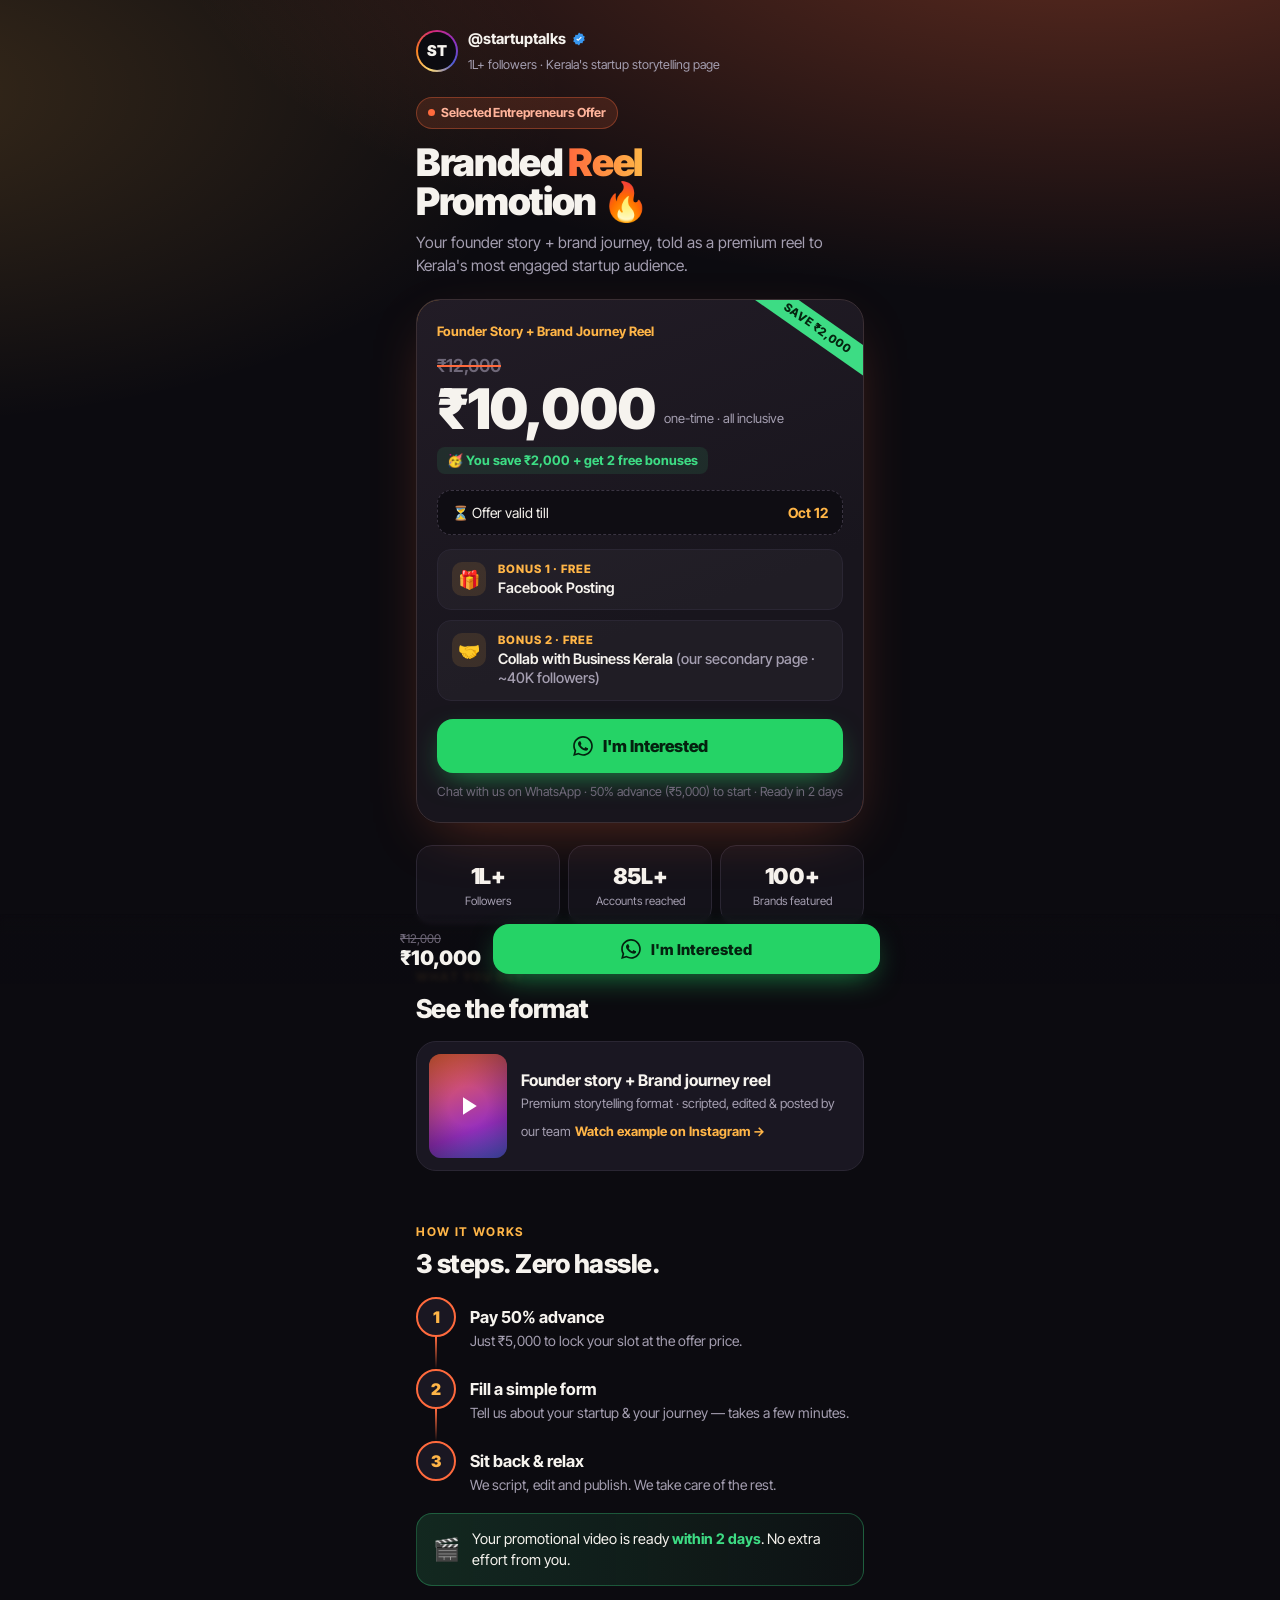
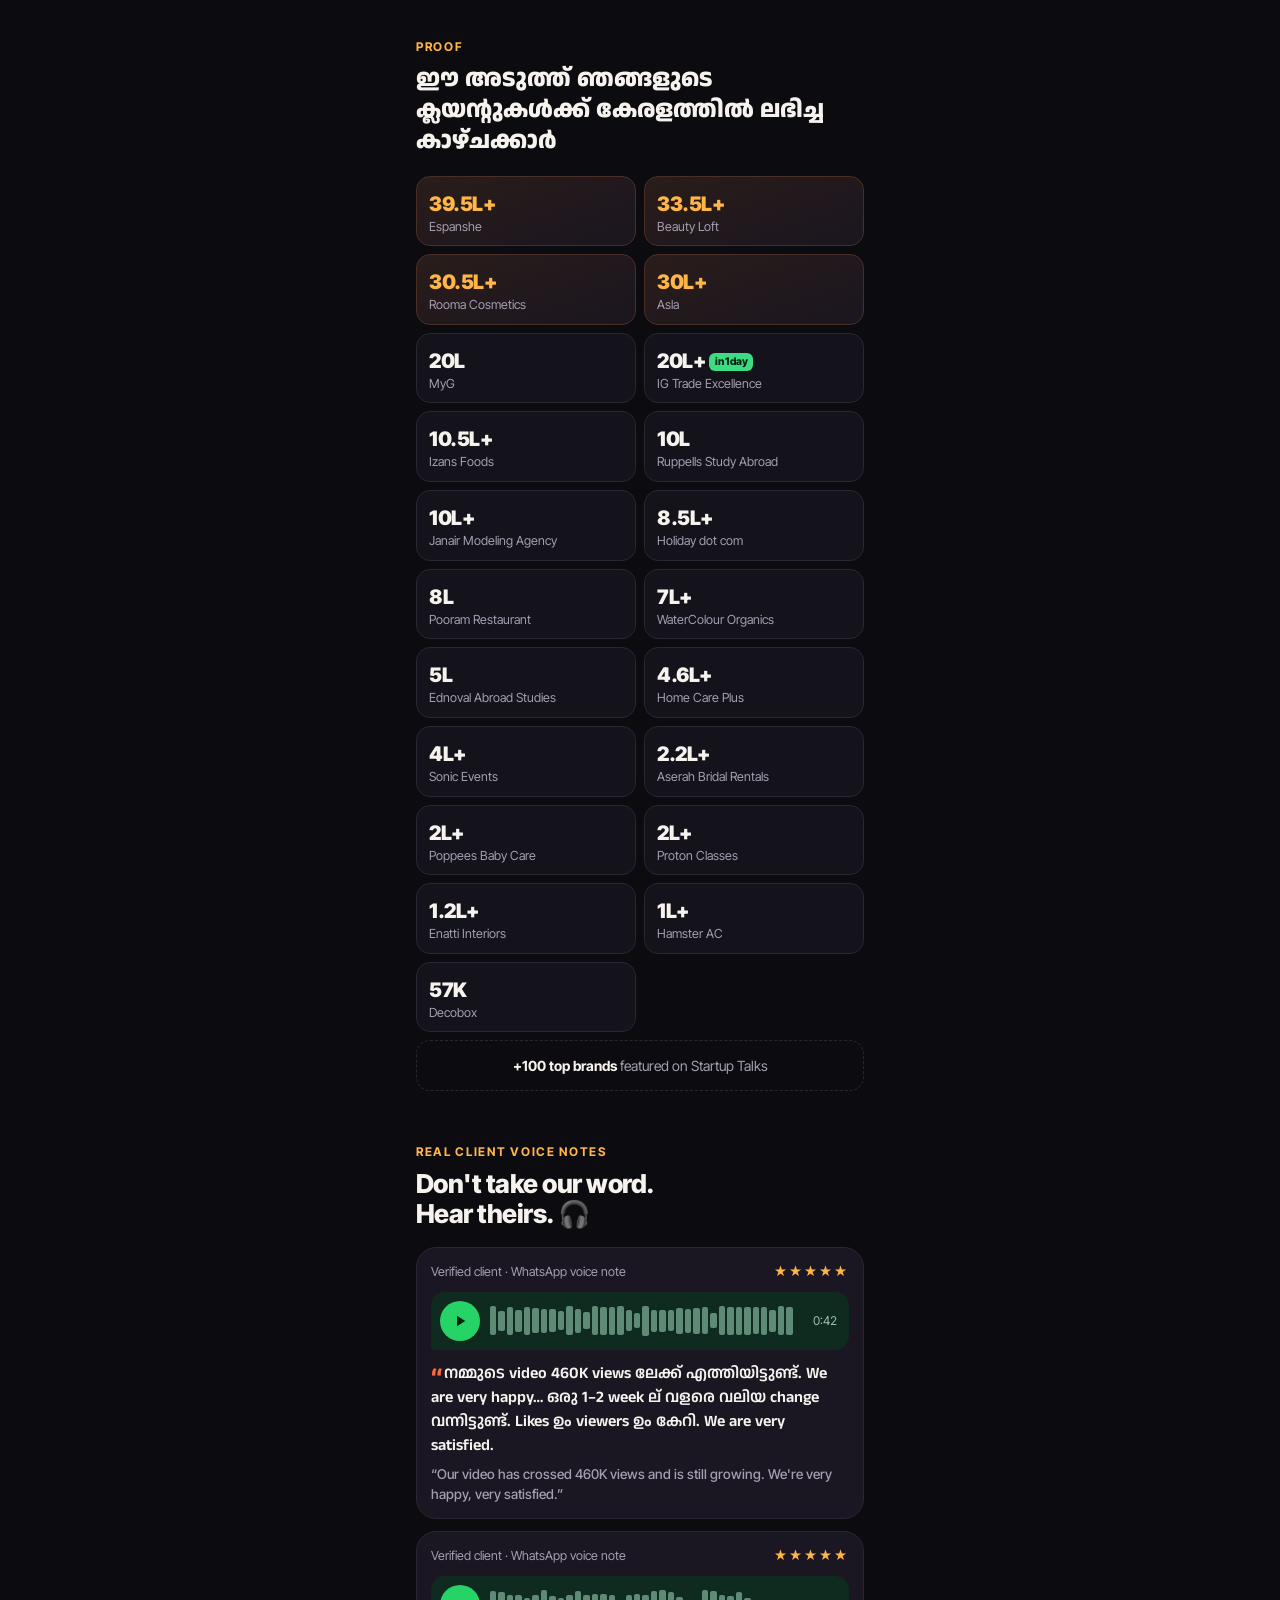
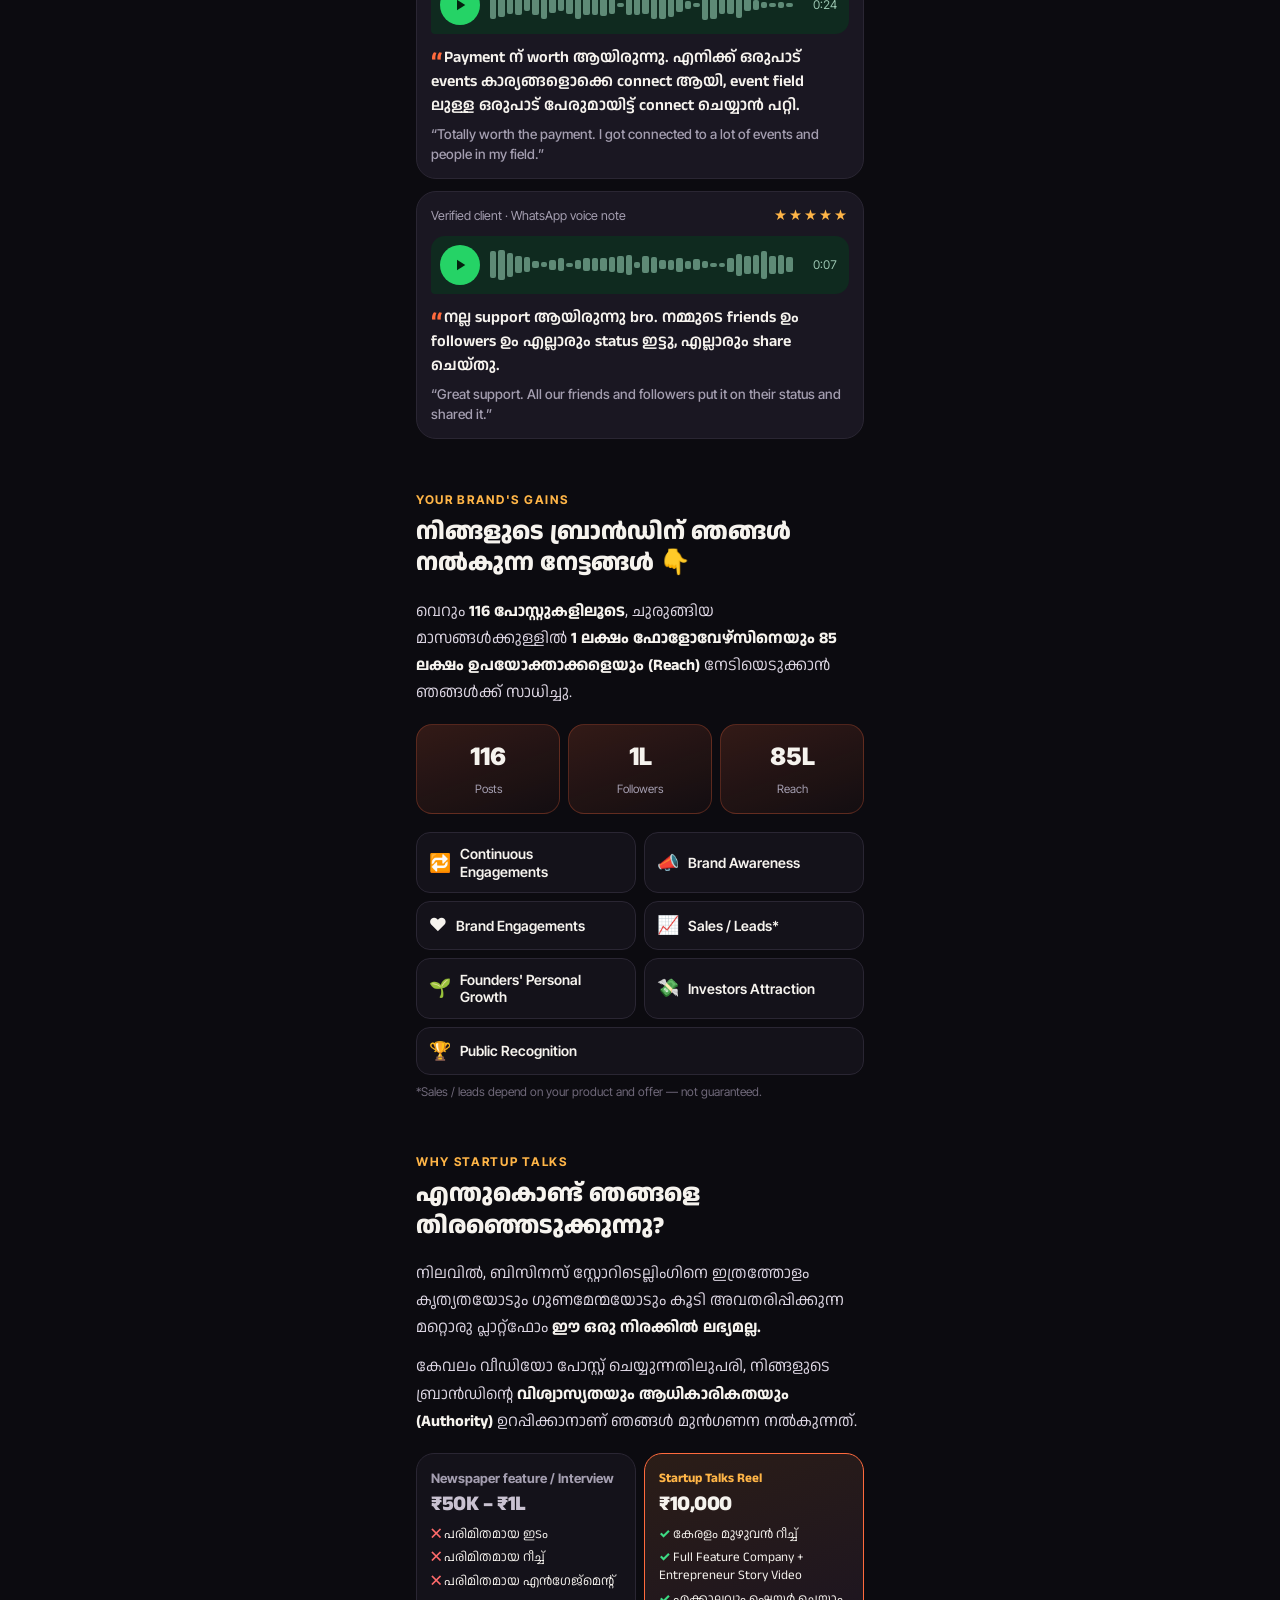
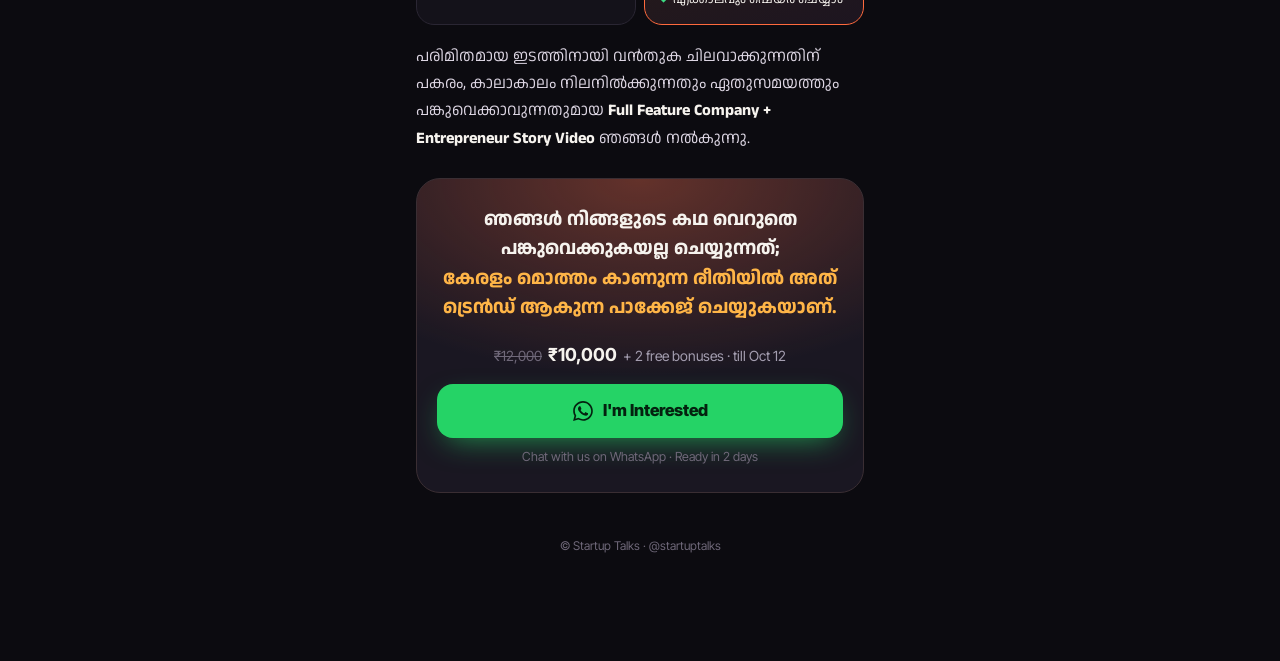
==== commit 0bd2bf0e: "Pricing page: admin panel with live config, WhatsApp 'I'm Interested' CTA - /admin edits price, offe" ====
--- a/pricing-page/index.html
+++ b/pricing-page/index.html
@@ -162,8 +162,6 @@
   .bigstat div{border-radius:16px;padding:14px 8px;text-align:center;background:linear-gradient(160deg,rgba(255,106,61,.16),rgba(255,106,61,.03));border:1px solid rgba(255,106,61,.25)}
   .bigstat b{display:block;font-size:24px;font-weight:900}
   .bigstat small{font-size:11.5px;color:var(--muted)}
-  .aud{display:flex;flex-wrap:wrap;gap:6px;margin-bottom:18px}
-  .aud span{font-size:13px;padding:6px 11px;border-radius:999px;background:var(--bg2);border:1px solid var(--line)}
   .benefits{display:grid;grid-template-columns:1fr 1fr;gap:8px}
   .benefits div{display:flex;gap:9px;align-items:center;background:var(--bg2);border:1px solid var(--line);border-radius:14px;padding:12px;font-size:14px;font-weight:600;line-height:1.25}
   .benefits .ic{flex:none;font-size:18px}
@@ -204,12 +202,13 @@
   .sticky .p b{display:block;font-size:20px;font-weight:900}
   .sticky .btn{padding:15px 14px;font-size:15px}
 
+  .cfg-pending [data-k]{visibility:hidden}
   .reveal{opacity:0;transform:translateY(14px);transition:opacity .5s,transform .5s}
   .reveal.in{opacity:1;transform:none}
   @media (prefers-reduced-motion:reduce){.reveal{opacity:1;transform:none}.badge i{animation:none}html{scroll-behavior:auto}}
 </style>
 </head>
-<body>
+<body class="cfg-pending">
 
 <!-- ═════════════ 1. PRICE FIRST ═════════════ -->
 <header class="hero">
@@ -224,43 +223,43 @@
       </div>
     </div>
 
-    <span class="badge"><i></i>Selected Entrepreneurs Offer</span>
+    <span class="badge"><i></i><span data-k="offerLabel">Selected Entrepreneurs Offer</span></span>
     <h1>Branded <em>Reel</em><br>Promotion 🔥</h1>
     <p class="sub">Your founder story + brand journey, told as a premium reel to Kerala's most engaged startup audience.</p>
 
     <div class="price-card">
-      <div class="ribbon">SAVE ₹2,000</div>
+      <div class="ribbon js-saveon">SAVE <span data-k="save">₹2,000</span></div>
       <div class="pc-label">Founder Story + Brand Journey Reel</div>
-      <div class="was">₹12,000</div>
-      <div class="now"><b>₹10,000</b><span>one-time · all inclusive</span></div>
-      <span class="save">🥳 You save ₹2,000 + get 2 free bonuses</span>
+      <div class="was js-saveon" data-k="originalPrice">₹12,000</div>
+      <div class="now"><b data-k="offerPrice">₹10,000</b><span>one-time · all inclusive</span></div>
+      <span class="save js-saveon">🥳 You save <span data-k="save">₹2,000</span> + get 2 free bonuses</span>
 
       <div class="deadline">
         <span>⏳ Offer valid till</span>
-        <b id="till">Oct 12</b>
+        <b data-k="validTill">Oct 12</b>
       </div>
 
       <div class="bonus">
         <div>
           <span class="gift">🎁</span>
-          <p><small>Bonus 1 · Free</small>Facebook Posting</p>
+          <p><small>Bonus 1 · Free</small><span data-k="bonus1" style="color:inherit;font-weight:inherit">Facebook Posting</span></p>
         </div>
         <div>
           <span class="gift">🤝</span>
-          <p><small>Bonus 2 · Free</small>Collab with <b>Business Kerala</b> <span>(our secondary page · ~40K followers)</span></p>
+          <p><small>Bonus 2 · Free</small><span data-k="bonus2" style="color:inherit;font-weight:inherit">Collab with Business Kerala</span> <span>(<span data-k="bonus2Note">our secondary page · ~40K followers</span>)</span></p>
         </div>
       </div>
 
       <a class="btn wa js-book" href="#">
         <svg viewBox="0 0 24 24" fill="currentColor"><path d="M17.5 14.4c-.3-.1-1.8-.9-2-1-.3-.1-.5-.1-.7.1-.2.3-.8 1-.9 1.2-.2.2-.3.2-.6.1-.3-.1-1.3-.5-2.4-1.5-.9-.8-1.5-1.8-1.7-2.1-.2-.3 0-.5.1-.6l.4-.5c.2-.2.2-.3.3-.5.1-.2 0-.4 0-.5l-.9-2.2c-.2-.6-.5-.5-.7-.5h-.6c-.2 0-.5.1-.8.4-.3.3-1 1-1 2.5s1.1 2.9 1.2 3.1c.1.2 2.1 3.2 5.1 4.5.7.3 1.3.5 1.7.6.7.2 1.4.2 1.9.1.6-.1 1.8-.7 2-1.4.2-.7.2-1.3.2-1.4-.1-.1-.3-.2-.6-.3zM12 21.8c-1.8 0-3.5-.5-5-1.4l-.4-.2-3.7 1 1-3.6-.2-.4c-1-1.6-1.5-3.3-1.5-5.2C2.2 6.6 6.6 2.2 12 2.2c2.6 0 5.1 1 6.9 2.9 1.9 1.9 2.9 4.3 2.9 6.9 0 5.4-4.4 9.8-9.8 9.8zm8.4-18.2C18.1 1.3 15.2.1 12 .1 5.5.1.2 5.4.2 11.9c0 2.1.5 4.1 1.6 5.9L.1 24l6.3-1.7c1.7.9 3.7 1.4 5.6 1.4 6.5 0 11.8-5.3 11.8-11.8 0-3.2-1.2-6.1-3.4-8.3z"/></svg>
-        Book my reel at ₹10,000
+        I'm Interested
       </a>
-      <p class="micro">Pay just 50% (₹5,000) to start · Video ready in 2 days</p>
+      <p class="micro">Chat with us on WhatsApp · <span data-k="advancePercent">50</span>% advance (<span data-k="advance">₹5,000</span>) to start · Ready in <span data-k="deliveryDays">2</span> days</p>
     </div>
 
     <div class="stats">
-      <div class="stat"><b>1L+</b><small>Followers</small></div>
-      <div class="stat"><b>85L+</b><small>Accounts reached</small></div>
+      <div class="stat"><b data-k="followers">1L+</b><small>Followers</small></div>
+      <div class="stat"><b data-k="reach">85L+</b><small>Accounts reached</small></div>
       <div class="stat"><b>100+</b><small>Brands featured</small></div>
     </div>
   </div>
@@ -287,11 +286,11 @@
     <div class="eyebrow">How it works</div>
     <h2>3 steps. Zero hassle.</h2>
     <div class="steps">
-      <div class="step"><span class="num">1</span><div><b>Pay 50% advance</b><p>Just ₹5,000 to lock your slot at the offer price.</p></div></div>
+      <div class="step"><span class="num">1</span><div><b>Pay <span data-k="advancePercent">50</span>% advance</b><p>Just <span data-k="advance">₹5,000</span> to lock your slot at the offer price.</p></div></div>
       <div class="step"><span class="num">2</span><div><b>Fill a simple form</b><p>Tell us about your startup &amp; your journey — takes a few minutes.</p></div></div>
       <div class="step"><span class="num">3</span><div><b>Sit back &amp; relax</b><p>We script, edit and publish. We take care of the rest.</p></div></div>
     </div>
-    <div class="fast"><span style="font-size:22px">🎬</span><div>Your promotional video is ready <b>within 2 days</b>. No extra effort from you.</div></div>
+    <div class="fast"><span style="font-size:22px">🎬</span><div>Your promotional video is ready <b>within <span data-k="deliveryDays">2</span> days</b>. No extra effort from you.</div></div>
   </section>
 
   <!-- ═════════════ 4. PROOF: RESULTS ═════════════ -->
@@ -318,10 +317,6 @@
       <div><b>1L</b><small>Followers</small></div>
       <div><b>85L</b><small>Reach</small></div>
     </div>
-    <p class="lead ml" style="font-size:15px;margin-bottom:10px">വൈവിധ്യമാർന്നതും ഗുണമേന്മയുള്ളതുമായ ഓഡിയൻസ് ബേസ്:</p>
-    <div class="aud">
-      <span>🚀 Entrepreneurs</span><span>💰 Investors</span><span>🧠 Startup founders</span><span>💼 Corporate professionals</span><span>⭐ Influencers</span>
-    </div>
     <div class="benefits">
       <div><span class="ic">🔁</span>Continuous Engagements</div>
       <div><span class="ic">📣</span>Brand Awareness</div>
@@ -343,13 +338,13 @@
 
     <div class="vs ml">
       <div class="old">
-        <h3>പത്ര ഫീച്ചർ / അഭിമുഖം</h3>
+        <h3 style="font-family:'Inter Tight',sans-serif">Newspaper feature / Interview</h3>
         <div class="amt">₹50K – ₹1L</div>
         <ul><li>പരിമിതമായ ഇടം</li><li>പരിമിതമായ റീച്ച്</li><li>പരിമിതമായ എൻഗേജ്‌മെന്റ്</li></ul>
       </div>
       <div class="us">
         <h3>Startup Talks Reel</h3>
-        <div class="amt">₹10,000</div>
+        <div class="amt" data-k="offerPrice">₹10,000</div>
         <ul><li>കേരളം മുഴുവൻ റീച്ച്</li><li>Full Feature Company + Entrepreneur Story Video</li><li>എക്കാലവും ഷെയർ ചെയ്യാം</li></ul>
       </div>
     </div>
@@ -358,12 +353,12 @@
 
     <div class="finale">
       <p class="ml">ഞങ്ങൾ നിങ്ങളുടെ കഥ വെറുതെ പങ്കുവെക്കുകയല്ല ചെയ്യുന്നത്;<br><em>കേരളം മൊത്തം കാണുന്ന രീതിയിൽ അത് ട്രെൻഡ് ആകുന്ന പാക്കേജ് ചെയ്യുകയാണ്.</em></p>
-      <div class="recap"><s>₹12,000</s> &nbsp;<b>₹10,000</b> &nbsp;+ 2 free bonuses · till <span class="js-till">Oct 12</span></div>
+      <div class="recap"><s class="js-saveon" data-k="originalPrice">₹12,000</s> &nbsp;<b data-k="offerPrice">₹10,000</b> &nbsp;+ 2 free bonuses · till <span data-k="validTill">Oct 12</span></div>
       <a class="btn wa js-book" href="#">
-        <svg viewBox="0 0 24 24" fill="currentColor"><path d="M12 2.2C6.6 2.2 2.2 6.6 2.2 12c0 1.9.5 3.6 1.5 5.2l-1 3.6 3.7-1c1.5.9 3.2 1.4 5 1.4h.6c5.4 0 9.8-4.4 9.8-9.8S17.4 2.2 12 2.2z"/></svg>
-        Yes — feature my story
+        <svg viewBox="0 0 24 24" fill="currentColor"><path d="M17.5 14.4c-.3-.1-1.8-.9-2-1-.3-.1-.5-.1-.7.1-.2.3-.8 1-.9 1.2-.2.2-.3.2-.6.1-.3-.1-1.3-.5-2.4-1.5-.9-.8-1.5-1.8-1.7-2.1-.2-.3 0-.5.1-.6l.4-.5c.2-.2.2-.3.3-.5.1-.2 0-.4 0-.5l-.9-2.2c-.2-.6-.5-.5-.7-.5h-.6c-.2 0-.5.1-.8.4-.3.3-1 1-1 2.5s1.1 2.9 1.2 3.1c.1.2 2.1 3.2 5.1 4.5.7.3 1.3.5 1.7.6.7.2 1.4.2 1.9.1.6-.1 1.8-.7 2-1.4.2-.7.2-1.3.2-1.4-.1-.1-.3-.2-.6-.3zM12 21.8c-1.8 0-3.5-.5-5-1.4l-.4-.2-3.7 1 1-3.6-.2-.4c-1-1.6-1.5-3.3-1.5-5.2C2.2 6.6 6.6 2.2 12 2.2c2.6 0 5.1 1 6.9 2.9 1.9 1.9 2.9 4.3 2.9 6.9 0 5.4-4.4 9.8-9.8 9.8zm8.4-18.2C18.1 1.3 15.2.1 12 .1 5.5.1.2 5.4.2 11.9c0 2.1.5 4.1 1.6 5.9L.1 24l6.3-1.7c1.7.9 3.7 1.4 5.6 1.4 6.5 0 11.8-5.3 11.8-11.8 0-3.2-1.2-6.1-3.4-8.3z"/></svg>
+        I'm Interested
       </a>
-      <p class="micro">Start with 50% advance · Ready in 2 days</p>
+      <p class="micro">Chat with us on WhatsApp · Ready in <span data-k="deliveryDays">2</span> days</p>
     </div>
   </section>
 
@@ -372,21 +367,28 @@
 
 <div class="sticky" id="sticky">
   <div class="in">
-    <div class="p"><s>₹12,000</s><b>₹10,000</b></div>
-    <a class="btn wa js-book" href="#">Book on WhatsApp</a>
+    <div class="p"><s class="js-saveon" data-k="originalPrice">₹12,000</s><b data-k="offerPrice">₹10,000</b></div>
+    <a class="btn wa js-book" href="#"><svg viewBox="0 0 24 24" fill="currentColor"><path d="M17.5 14.4c-.3-.1-1.8-.9-2-1-.3-.1-.5-.1-.7.1-.2.3-.8 1-.9 1.2-.2.2-.3.2-.6.1-.3-.1-1.3-.5-2.4-1.5-.9-.8-1.5-1.8-1.7-2.1-.2-.3 0-.5.1-.6l.4-.5c.2-.2.2-.3.3-.5.1-.2 0-.4 0-.5l-.9-2.2c-.2-.6-.5-.5-.7-.5h-.6c-.2 0-.5.1-.8.4-.3.3-1 1-1 2.5s1.1 2.9 1.2 3.1c.1.2 2.1 3.2 5.1 4.5.7.3 1.3.5 1.7.6.7.2 1.4.2 1.9.1.6-.1 1.8-.7 2-1.4.2-.7.2-1.3.2-1.4-.1-.1-.3-.2-.6-.3zM12 21.8c-1.8 0-3.5-.5-5-1.4l-.4-.2-3.7 1 1-3.6-.2-.4c-1-1.6-1.5-3.3-1.5-5.2C2.2 6.6 6.6 2.2 12 2.2c2.6 0 5.1 1 6.9 2.9 1.9 1.9 2.9 4.3 2.9 6.9 0 5.4-4.4 9.8-9.8 9.8zm8.4-18.2C18.1 1.3 15.2.1 12 .1 5.5.1.2 5.4.2 11.9c0 2.1.5 4.1 1.6 5.9L.1 24l6.3-1.7c1.7.9 3.7 1.4 5.6 1.4 6.5 0 11.8-5.3 11.8-11.8 0-3.2-1.2-6.1-3.4-8.3z"/></svg>I'm Interested</a>
   </div>
 </div>
 
 <script>
-/* ═════════════ CONFIG — edit here ═════════════ */
-const CONFIG = {
-  // WhatsApp number with country code, digits only, e.g. "919876543210".
-  // Leave empty to fall back to Instagram DM.
-  whatsapp: "",
-  instagram: "startuptalks",
-  // Default deadline text. Override per-share with ?till=Oct%2030 in the URL.
-  till: "Oct 12",
-  message: "Hi Startup Talks! I want to book the Branded Reel Promotion (₹10,000 offer)."
+/* ═════════════ CONFIG ═════════════
+   Defaults only — live values come from /api/config (edit them at /admin). */
+const DEFAULTS = {
+  offerLabel: "Selected Entrepreneurs Offer",
+  originalPrice: 12000,
+  offerPrice: 10000,
+  validTill: "Oct 12",
+  advancePercent: 50,
+  deliveryDays: 2,
+  bonus1: "Facebook Posting",
+  bonus2: "Collab with Business Kerala",
+  bonus2Note: "our secondary page · ~40K followers",
+  followers: "1L+",
+  reach: "85L+",
+  whatsapp: "919207519457",
+  whatsappMessage: "Hi Startup Talks! I'm interested in the Branded Reel Promotion ({price} offer)."
 };
 
 const RESULTS = [
@@ -414,16 +416,25 @@
 
 /* ═════════════ wiring ═════════════ */
 (function(){
-  const q = new URLSearchParams(location.search);
-  const till = (q.get("till") || CONFIG.till).slice(0,40);
-  document.getElementById("till").textContent = till;
-  document.querySelectorAll(".js-till").forEach(e => e.textContent = till);
-
-  const href = CONFIG.whatsapp
-    ? "https://wa.me/" + CONFIG.whatsapp + "?text=" + encodeURIComponent(CONFIG.message)
-    : "https://ig.me/m/" + CONFIG.instagram;
-  document.querySelectorAll(".js-book").forEach(a => { a.href = href; a.target = "_blank"; a.rel = "noopener"; });
-  if (!CONFIG.whatsapp) document.querySelectorAll(".sticky .js-book").forEach(a => a.textContent = "Book via Instagram DM");
+  const inr = n => "₹" + Number(n).toLocaleString("en-IN");
+  function render(c){
+    const save = c.originalPrice - c.offerPrice;
+    const v = { ...c,
+      originalPrice: inr(c.originalPrice), offerPrice: inr(c.offerPrice), save: inr(save),
+      advance: inr(Math.round(c.offerPrice * c.advancePercent / 100)) };
+    document.querySelectorAll("[data-k]").forEach(e => { if (e.dataset.k in v) e.textContent = v[e.dataset.k]; });
+    document.querySelectorAll(".js-saveon").forEach(e => e.style.display = save > 0 ? "" : "none");
+    const msg = String(c.whatsappMessage || "").replace("{price}", inr(c.offerPrice));
+    const href = "https://wa.me/" + String(c.whatsapp).replace(/\D/g, "") + "?text=" + encodeURIComponent(msg);
+    document.querySelectorAll(".js-book").forEach(a => { a.href = href; a.target = "_blank"; a.rel = "noopener"; });
+    document.body.classList.remove("cfg-pending");
+  }
+  let done = false;
+  const fallback = setTimeout(() => { if (!done) { done = true; render(DEFAULTS); } }, 1500);
+  fetch("/api/config", { cache: "no-store" })
+    .then(r => r.ok ? r.json() : {})
+    .catch(() => ({}))
+    .then(c => { clearTimeout(fallback); done = true; render({ ...DEFAULTS, ...c }); });
 
   // results
   const r = document.getElementById("results");
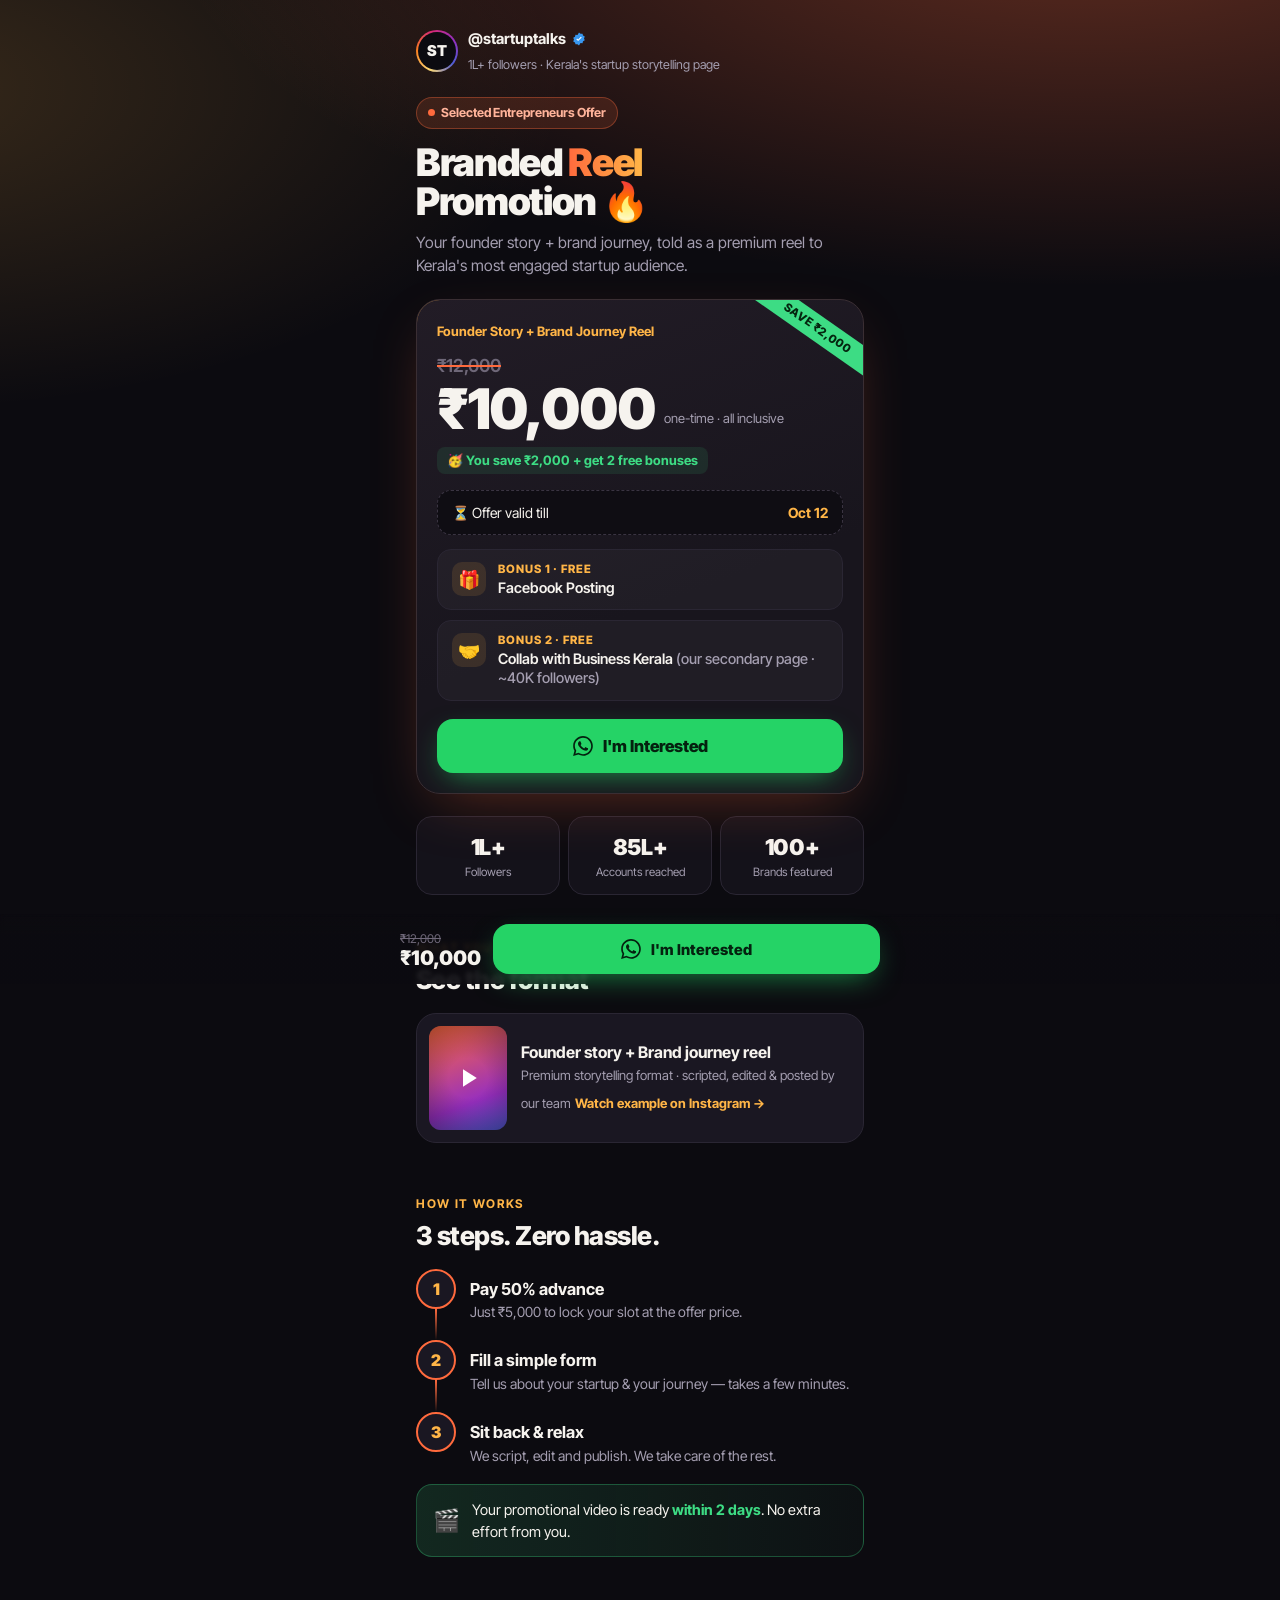
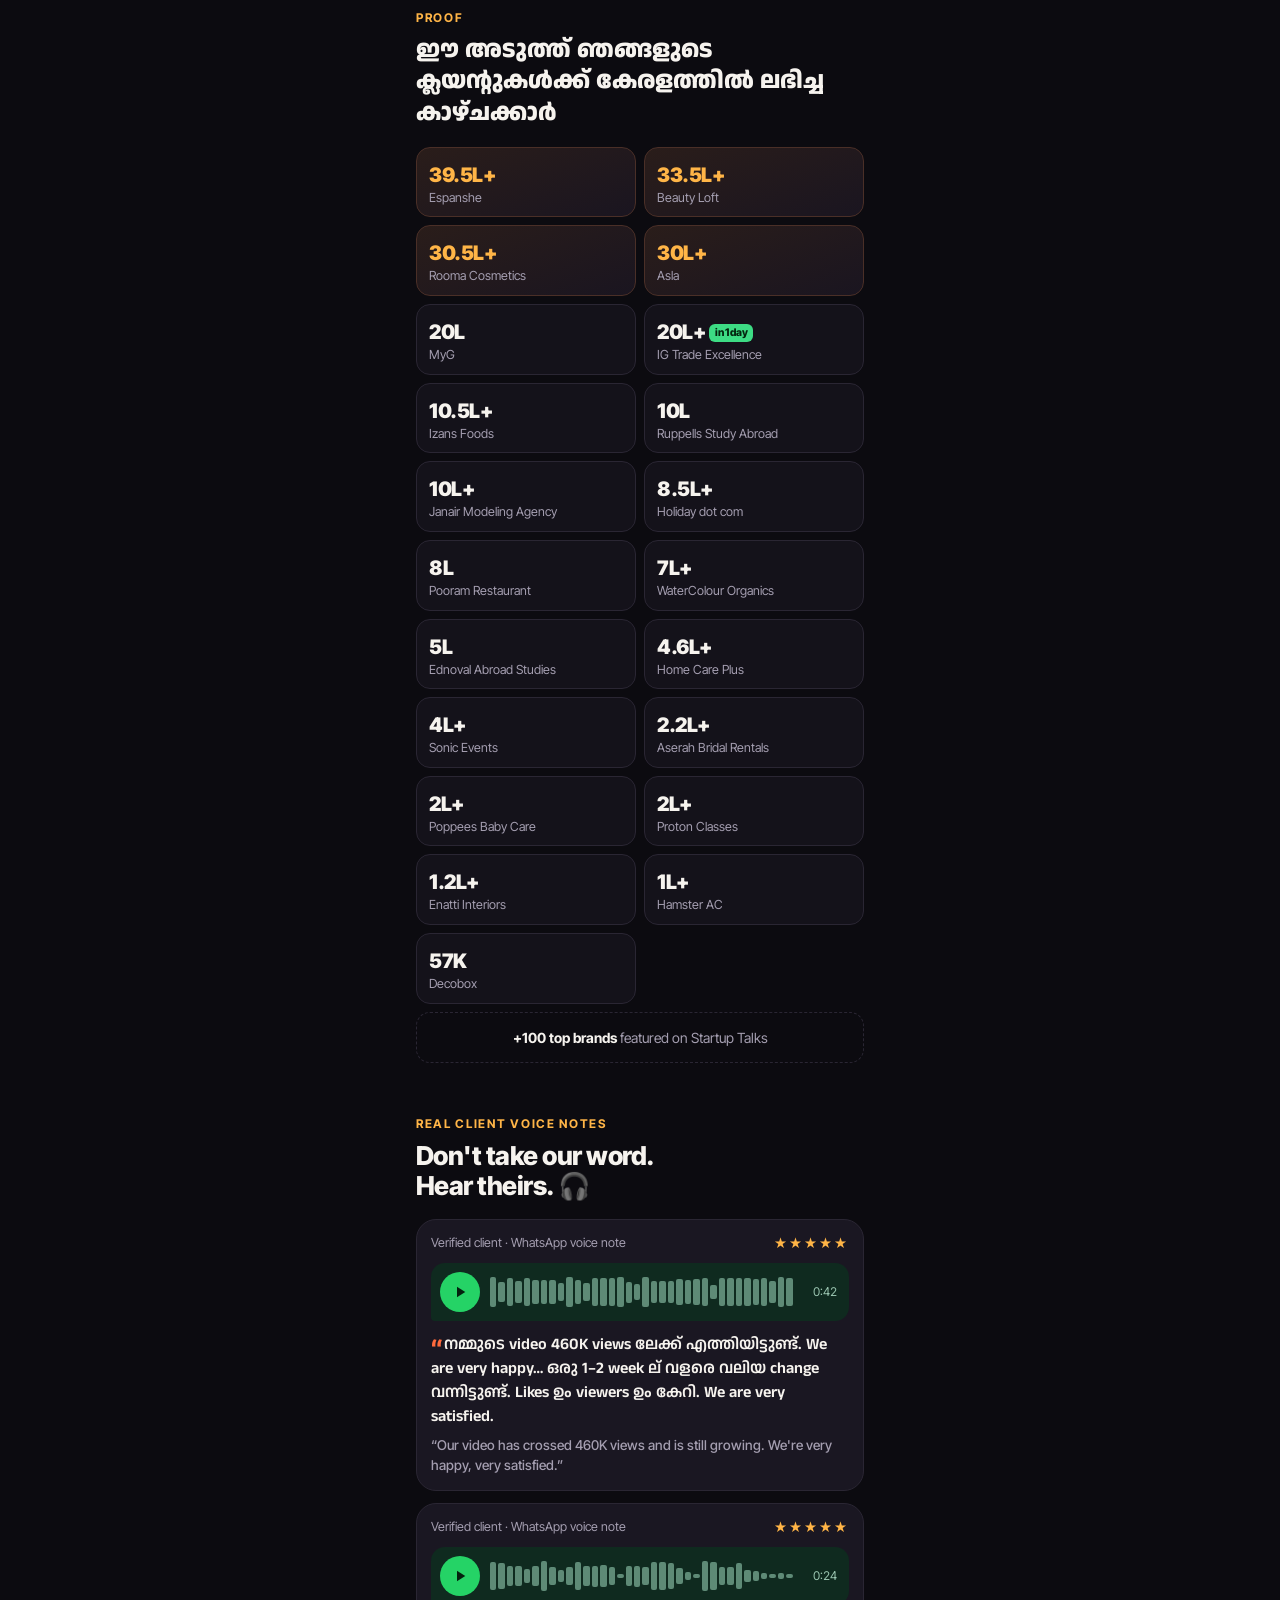
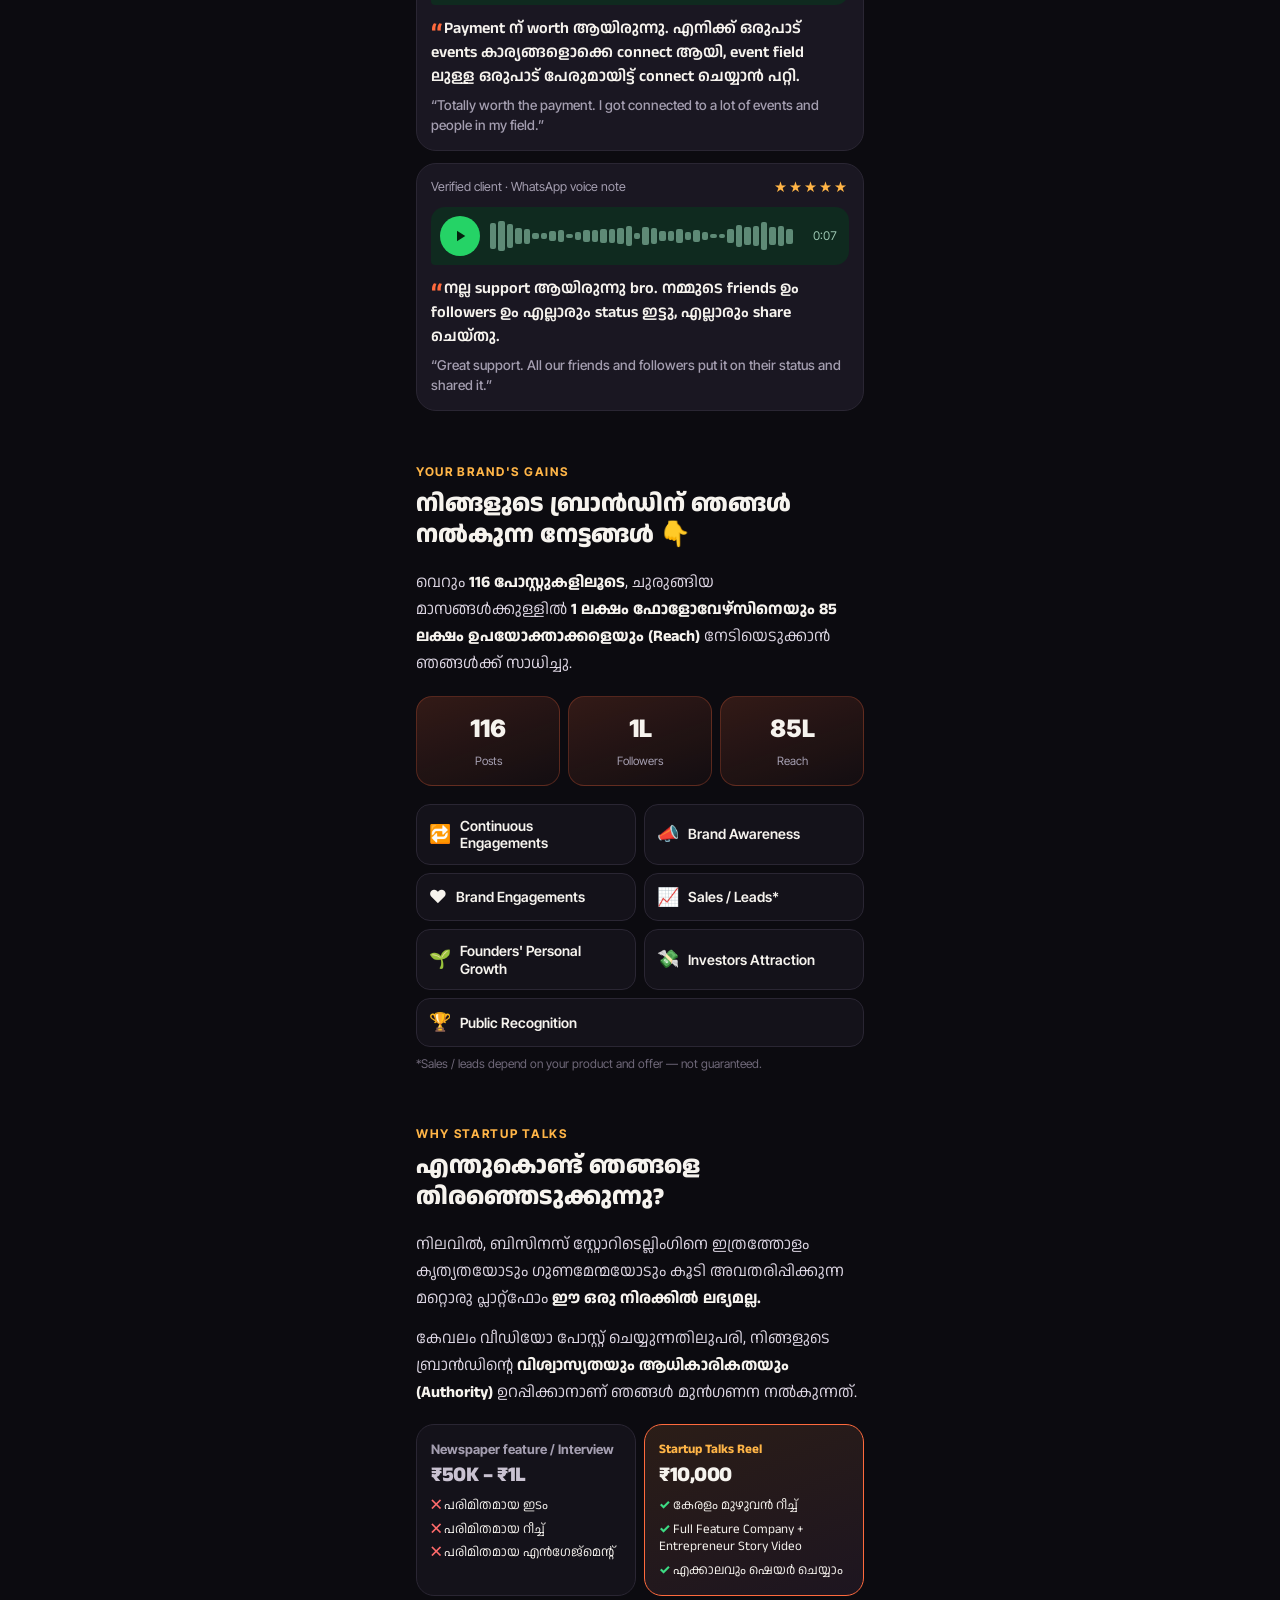
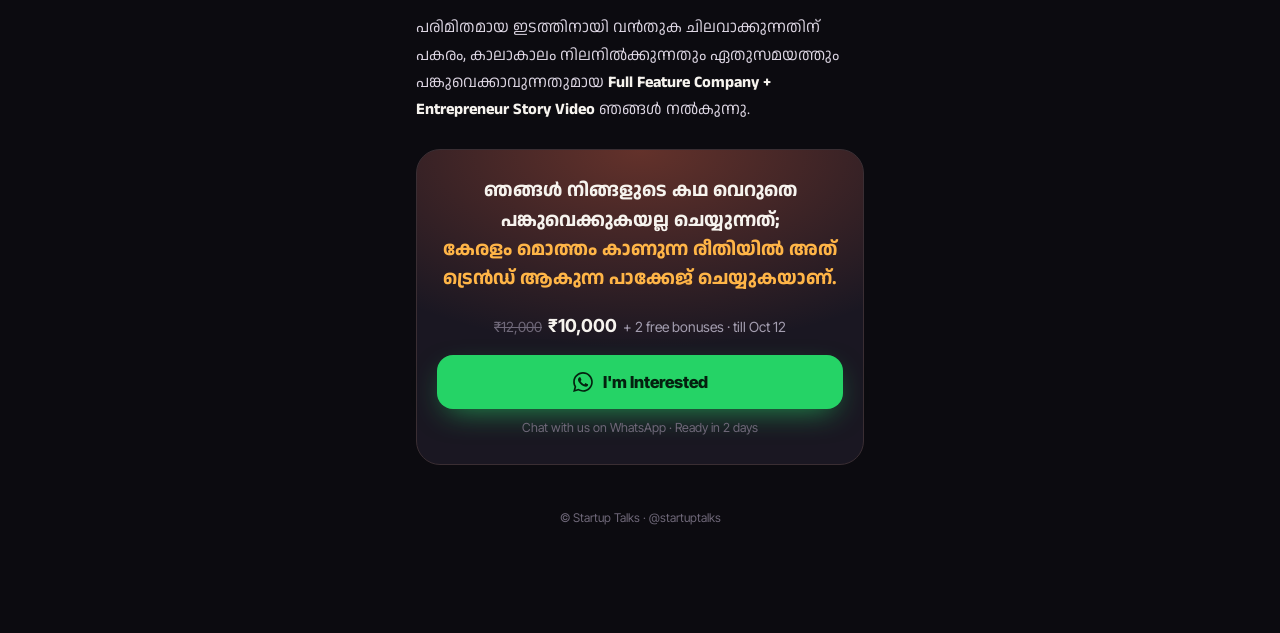
==== commit a0edb0fc: "Pricing page: per-client offer codes stored in Turso - Admin creates/edits/deletes client codes, eac" ====
--- a/pricing-page/index.html
+++ b/pricing-page/index.html
@@ -203,12 +203,38 @@
   .sticky .btn{padding:15px 14px;font-size:15px}
 
   .cfg-pending [data-k]{visibility:hidden}
+  .hello{font-size:15px;color:var(--ink);margin-bottom:12px}
+  .hello b{color:var(--accent2)}
+  .gate{position:fixed;inset:0;z-index:50;display:grid;place-items:center;padding:16px;
+    background:radial-gradient(120% 70% at 85% -10%, rgba(255,106,61,.35), transparent 60%),var(--bg)}
+  .gate[hidden]{display:none}
+  .gate .box{width:100%;max-width:400px;text-align:center}
+  .gate h2{font-size:28px;margin:14px 0 6px}
+  .gate p{color:var(--muted);font-size:15px}
+  .gate input{width:100%;margin:22px 0 12px;background:var(--bg2);border:1px solid var(--line);border-radius:16px;padding:16px;
+    color:var(--ink);font:800 22px "Inter Tight",sans-serif;text-align:center;letter-spacing:.12em;text-transform:uppercase}
+  .gate input:focus{outline:2px solid var(--accent);border-color:transparent}
+  .gate .err{color:#ff6b6b;font-size:14px;min-height:20px;margin-bottom:6px}
+  .gate .wa-link{display:inline-block;margin-top:18px;color:var(--muted);font-size:14px}
+  .gate-open{overflow:hidden}
   .reveal{opacity:0;transform:translateY(14px);transition:opacity .5s,transform .5s}
   .reveal.in{opacity:1;transform:none}
   @media (prefers-reduced-motion:reduce){.reveal{opacity:1;transform:none}.badge i{animation:none}html{scroll-behavior:auto}}
 </style>
 </head>
 <body class="cfg-pending">
+
+<div class="gate" id="gate" hidden>
+  <form class="box" id="gateForm">
+    <div class="brand" style="justify-content:center"><div class="logo"><span>ST</span></div><div style="text-align:left"><b>@startuptalks</b><small>1L+ followers</small></div></div>
+    <h2>Your exclusive offer 🔒</h2>
+    <p>Enter the offer code we shared with you to see your pricing.</p>
+    <input id="gateCode" autocomplete="off" autocapitalize="characters" spellcheck="false" placeholder="OFFER CODE" maxlength="32" required>
+    <div class="err" id="gateErr"></div>
+    <button class="btn" type="submit">Unlock my offer</button>
+    <a class="wa-link js-book" href="#">Don't have a code? Ask us on WhatsApp →</a>
+  </form>
+</div>
 
 <!-- ═════════════ 1. PRICE FIRST ═════════════ -->
 <header class="hero">
@@ -223,6 +249,7 @@
       </div>
     </div>
 
+    <p class="hello" id="hello" hidden>👋 Hi <b data-k="clientName"></b>, here's your personal offer</p>
     <span class="badge"><i></i><span data-k="offerLabel">Selected Entrepreneurs Offer</span></span>
     <h1>Branded <em>Reel</em><br>Promotion 🔥</h1>
     <p class="sub">Your founder story + brand journey, told as a premium reel to Kerala's most engaged startup audience.</p>
@@ -254,7 +281,6 @@
         <svg viewBox="0 0 24 24" fill="currentColor"><path d="M17.5 14.4c-.3-.1-1.8-.9-2-1-.3-.1-.5-.1-.7.1-.2.3-.8 1-.9 1.2-.2.2-.3.2-.6.1-.3-.1-1.3-.5-2.4-1.5-.9-.8-1.5-1.8-1.7-2.1-.2-.3 0-.5.1-.6l.4-.5c.2-.2.2-.3.3-.5.1-.2 0-.4 0-.5l-.9-2.2c-.2-.6-.5-.5-.7-.5h-.6c-.2 0-.5.1-.8.4-.3.3-1 1-1 2.5s1.1 2.9 1.2 3.1c.1.2 2.1 3.2 5.1 4.5.7.3 1.3.5 1.7.6.7.2 1.4.2 1.9.1.6-.1 1.8-.7 2-1.4.2-.7.2-1.3.2-1.4-.1-.1-.3-.2-.6-.3zM12 21.8c-1.8 0-3.5-.5-5-1.4l-.4-.2-3.7 1 1-3.6-.2-.4c-1-1.6-1.5-3.3-1.5-5.2C2.2 6.6 6.6 2.2 12 2.2c2.6 0 5.1 1 6.9 2.9 1.9 1.9 2.9 4.3 2.9 6.9 0 5.4-4.4 9.8-9.8 9.8zm8.4-18.2C18.1 1.3 15.2.1 12 .1 5.5.1.2 5.4.2 11.9c0 2.1.5 4.1 1.6 5.9L.1 24l6.3-1.7c1.7.9 3.7 1.4 5.6 1.4 6.5 0 11.8-5.3 11.8-11.8 0-3.2-1.2-6.1-3.4-8.3z"/></svg>
         I'm Interested
       </a>
-      <p class="micro">Chat with us on WhatsApp · <span data-k="advancePercent">50</span>% advance (<span data-k="advance">₹5,000</span>) to start · Ready in <span data-k="deliveryDays">2</span> days</p>
     </div>
 
     <div class="stats">
@@ -388,7 +414,7 @@
   followers: "1L+",
   reach: "85L+",
   whatsapp: "919207519457",
-  whatsappMessage: "Hi Startup Talks! I'm interested in the Branded Reel Promotion ({price} offer)."
+  whatsappMessage: "Hi Startup Talks! I'm interested in the Branded Reel Promotion."
 };
 
 const RESULTS = [
@@ -424,17 +450,48 @@
       advance: inr(Math.round(c.offerPrice * c.advancePercent / 100)) };
     document.querySelectorAll("[data-k]").forEach(e => { if (e.dataset.k in v) e.textContent = v[e.dataset.k]; });
     document.querySelectorAll(".js-saveon").forEach(e => e.style.display = save > 0 ? "" : "none");
-    const msg = String(c.whatsappMessage || "").replace("{price}", inr(c.offerPrice));
-    const href = "https://wa.me/" + String(c.whatsapp).replace(/\D/g, "") + "?text=" + encodeURIComponent(msg);
+    document.getElementById("hello").hidden = !c.clientName;
+    setWhatsApp(c);
+    document.body.classList.remove("cfg-pending");
+  }
+  function setWhatsApp(c){
+    const msg = String(c.whatsappMessage || DEFAULTS.whatsappMessage) + (c.code ? " (Code: " + c.code + ")" : "");
+    const href = "https://wa.me/" + String(c.whatsapp || DEFAULTS.whatsapp).replace(/\D/g, "") + "?text=" + encodeURIComponent(msg);
     document.querySelectorAll(".js-book").forEach(a => { a.href = href; a.target = "_blank"; a.rel = "noopener"; });
-    document.body.classList.remove("cfg-pending");
-  }
-  let done = false;
-  const fallback = setTimeout(() => { if (!done) { done = true; render(DEFAULTS); } }, 1500);
-  fetch("/api/config", { cache: "no-store" })
-    .then(r => r.ok ? r.json() : {})
-    .catch(() => ({}))
-    .then(c => { clearTimeout(fallback); done = true; render({ ...DEFAULTS, ...c }); });
+  }
+
+  const gate = document.getElementById("gate"), gateErr = document.getElementById("gateErr"), gateCode = document.getElementById("gateCode");
+  function showGate(c, msg){
+    setWhatsApp(c);
+    gateErr.textContent = msg || "";
+    gate.hidden = false; document.body.classList.add("gate-open");
+    setTimeout(() => gateCode.focus(), 50);
+  }
+  async function load(code){
+    const url = "/api/config" + (code ? "?code=" + encodeURIComponent(code) : "");
+    const r = await fetch(url, { cache: "no-store" }).catch(() => null);
+    if (!r) return { net: true };
+    return r.json().catch(() => ({}));
+  }
+  async function open(code){
+    const c = await load(code);
+    if (c.net) { render(DEFAULTS); return; }
+    if (c.error === "not_found") { showGate(c, code ? "That code didn't work. Please check and try again." : ""); return false; }
+    if (c.locked) { showGate(c); return false; }
+    render({ ...DEFAULTS, ...c });
+    gate.hidden = true; document.body.classList.remove("gate-open");
+    return true;
+  }
+  document.getElementById("gateForm").onsubmit = async e => {
+    e.preventDefault();
+    const code = gateCode.value.trim().toUpperCase();
+    if (!code) return;
+    gateErr.textContent = "Checking…";
+    if (await open(code)) {
+      const u = new URL(location.href); u.searchParams.set("code", code); history.replaceState(null, "", u);
+    }
+  };
+  open((new URLSearchParams(location.search).get("code") || "").trim().toUpperCase());
 
   // results
   const r = document.getElementById("results");
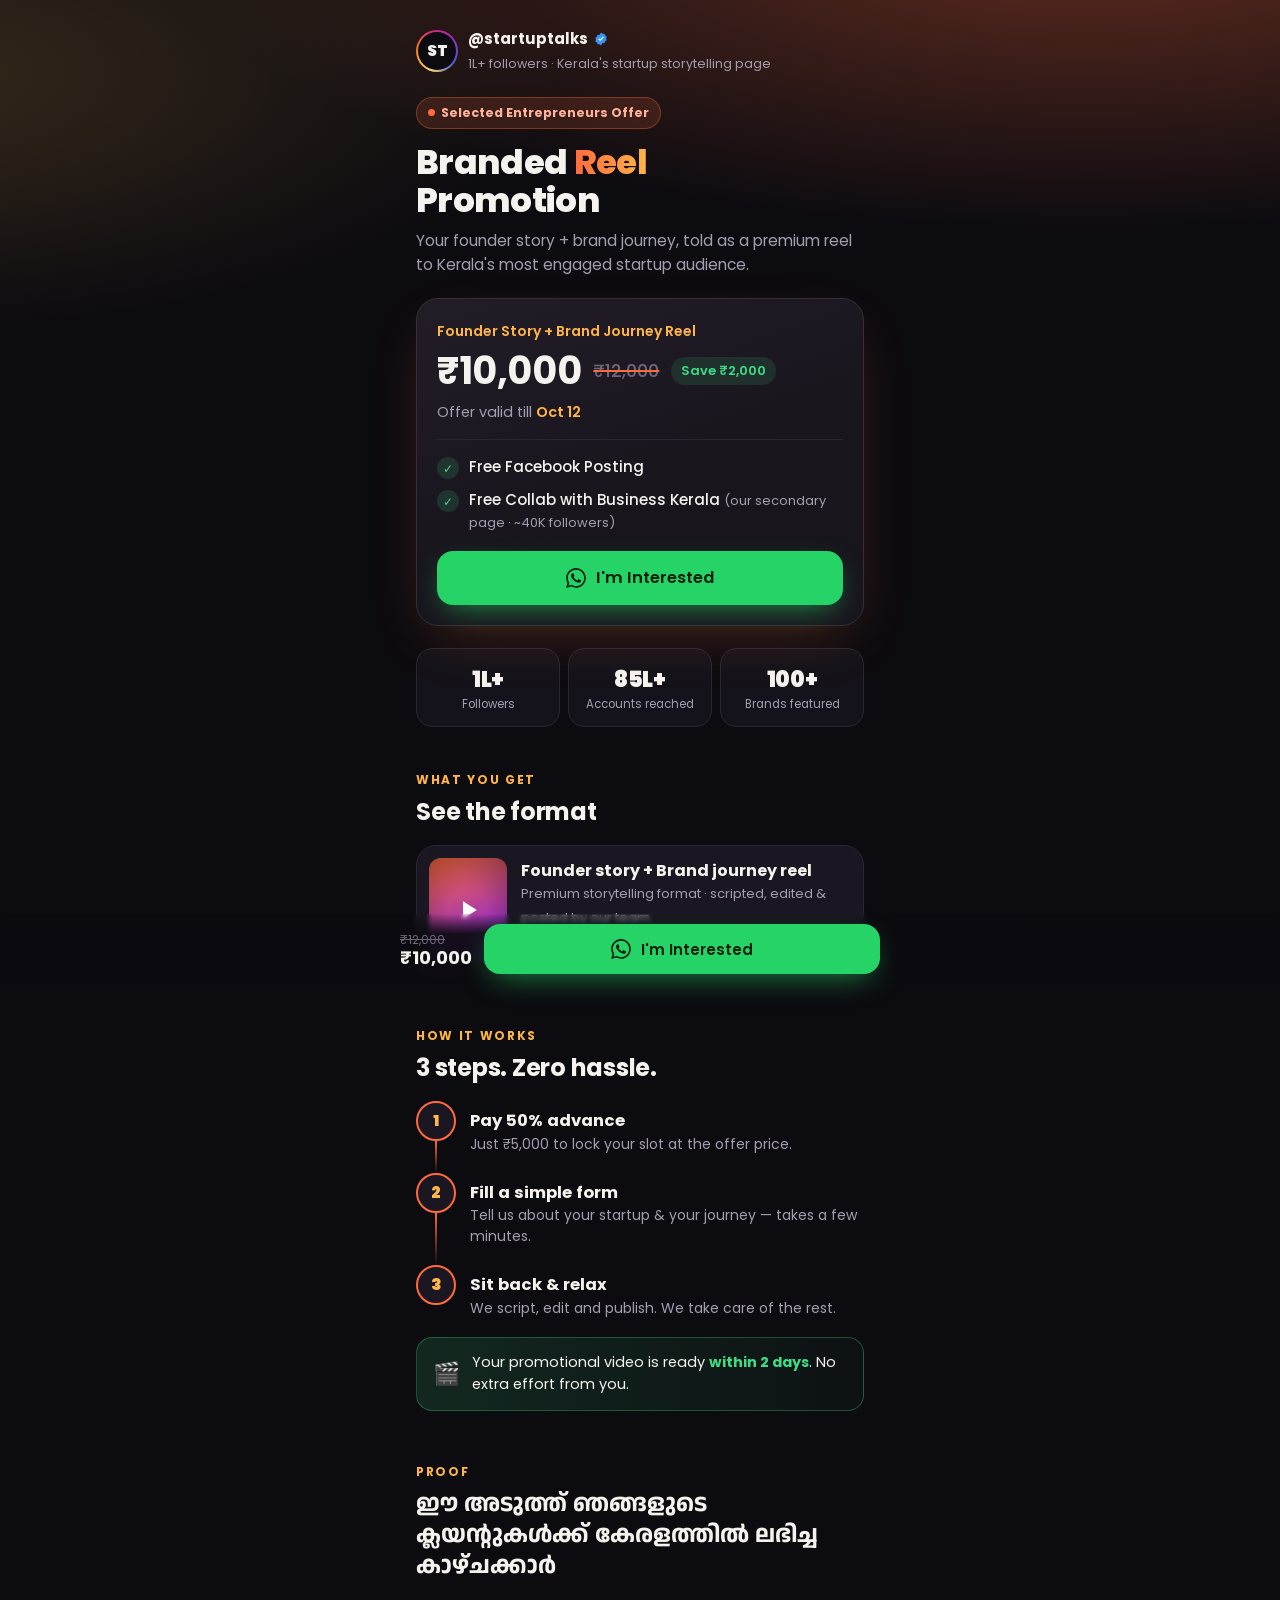
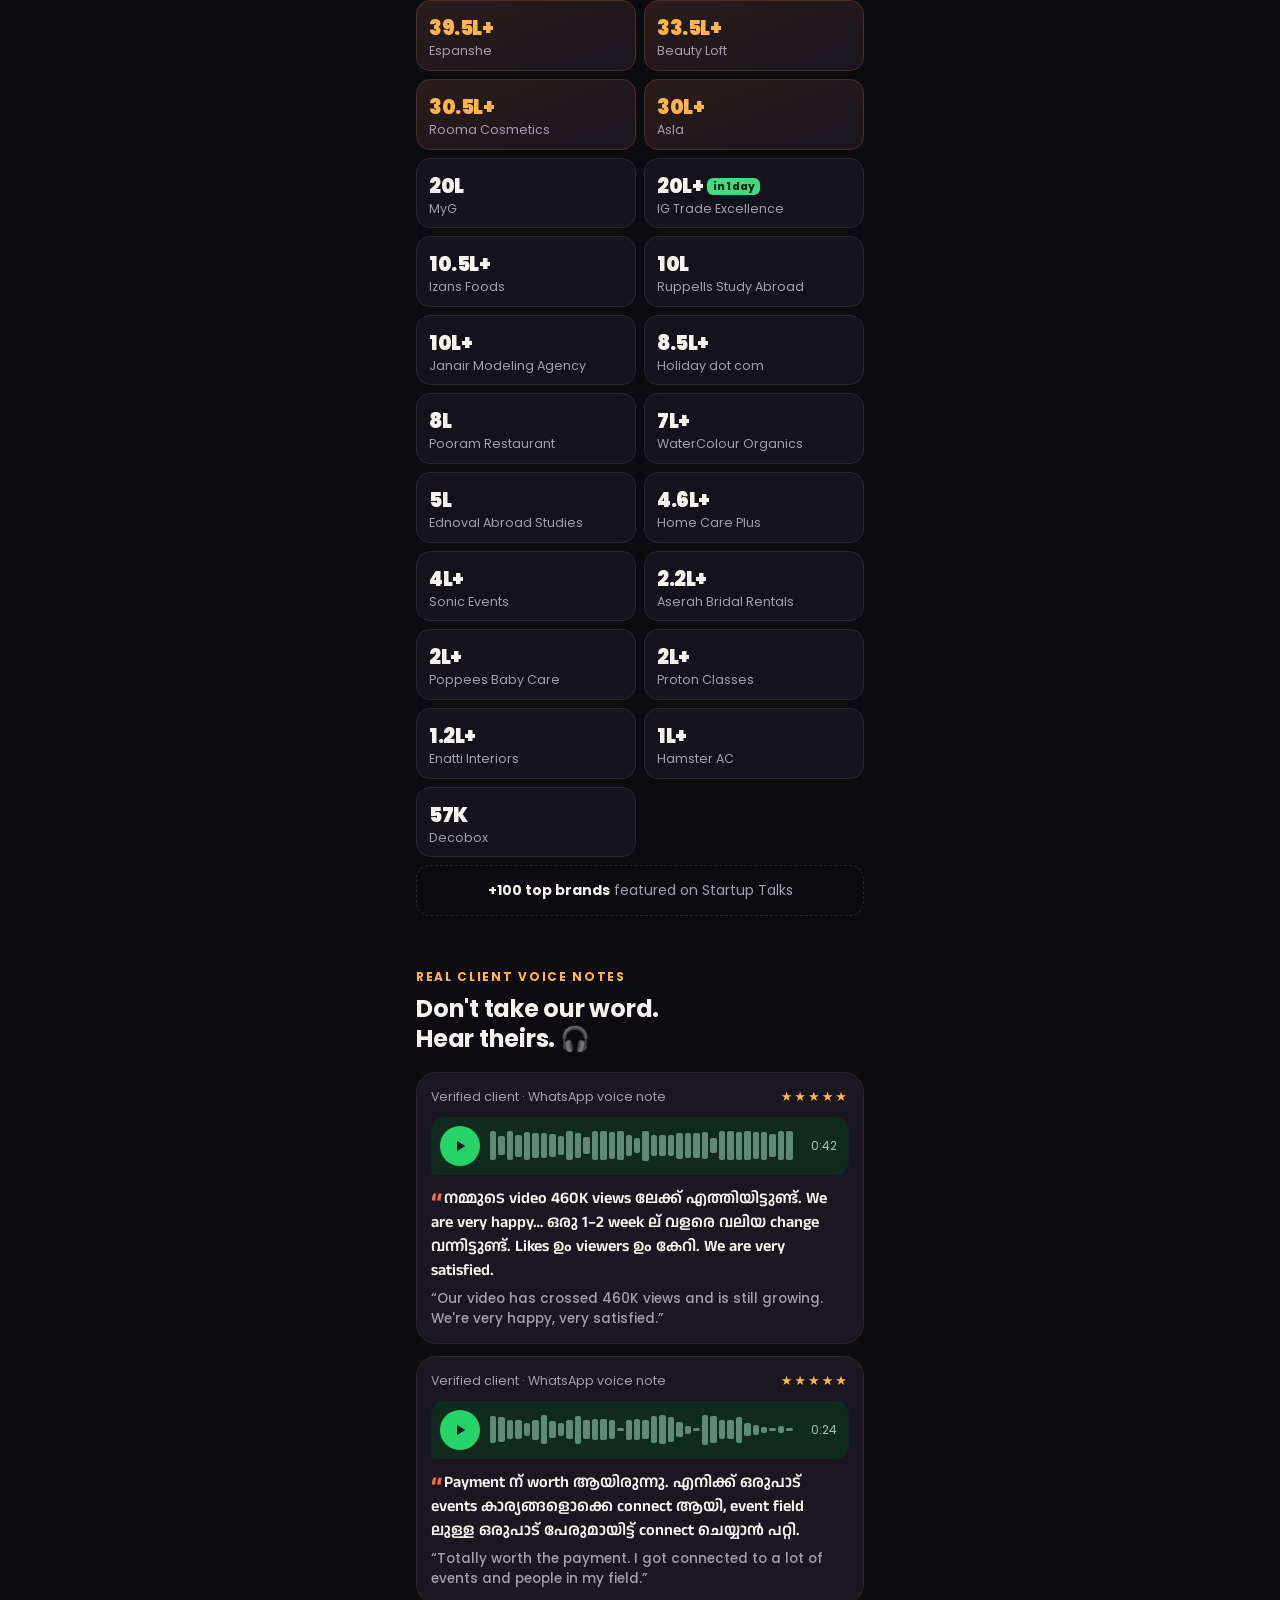
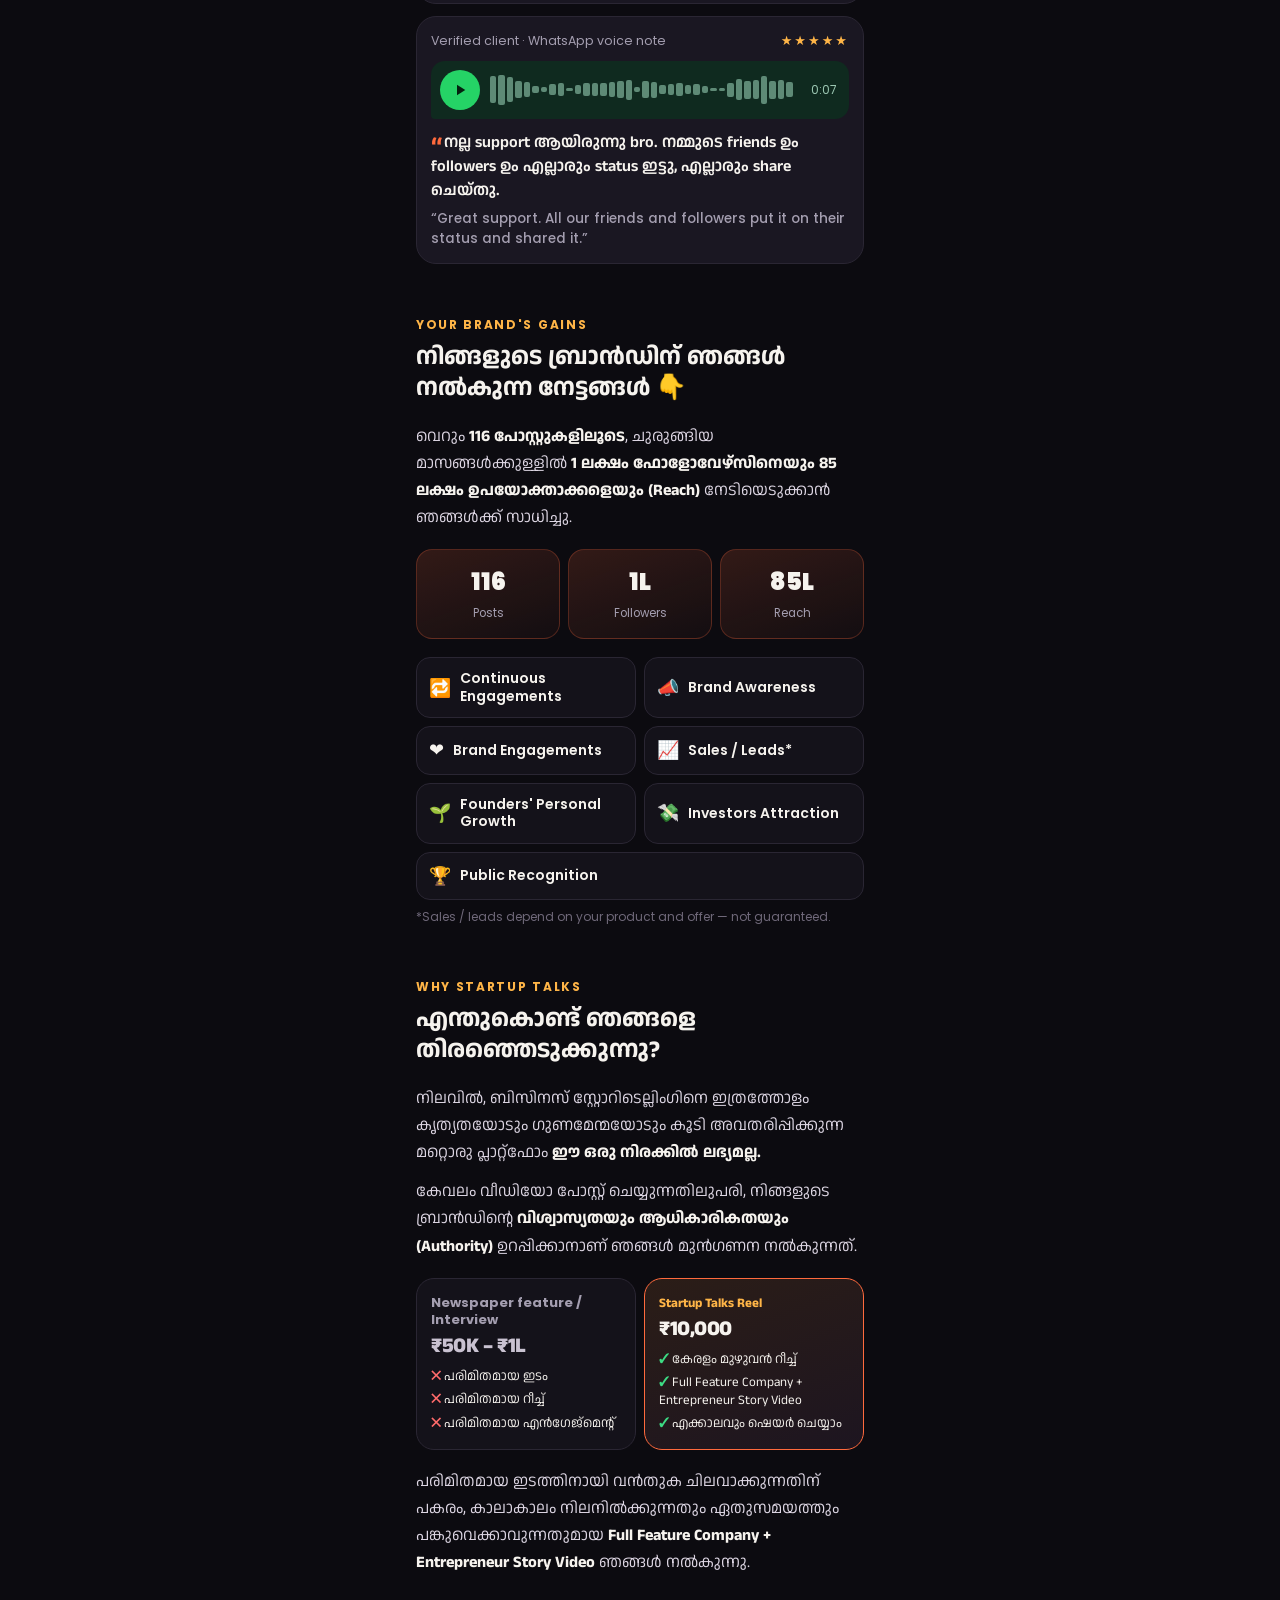
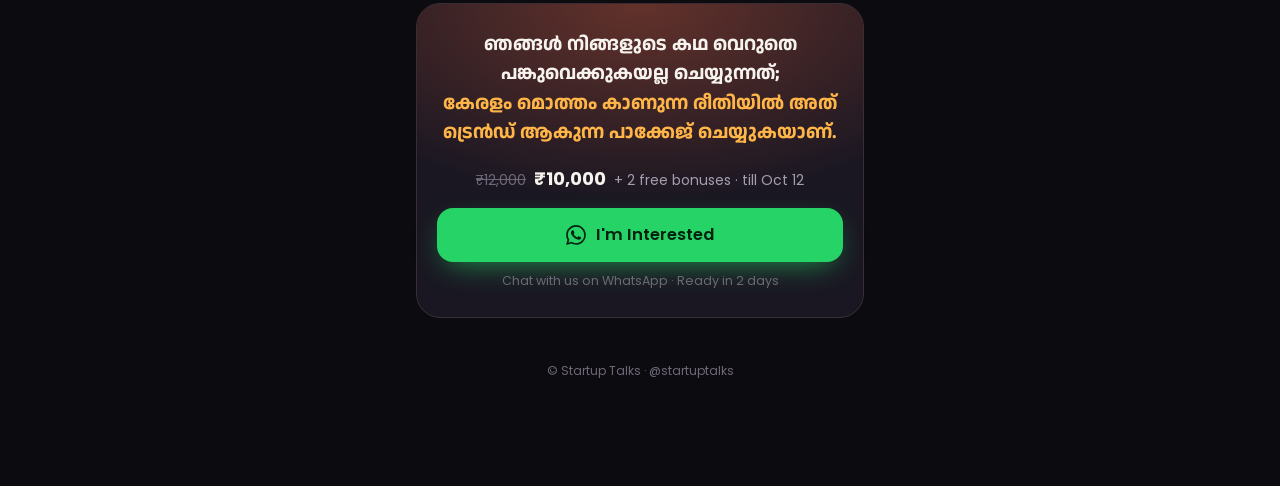
==== commit 037e31f8: "Pricing page: simpler price card, smaller price, Poppins font - Price card: offer price, struck orig" ====
--- a/pricing-page/index.html
+++ b/pricing-page/index.html
@@ -5,13 +5,13 @@
 <meta name="viewport" content="width=device-width, initial-scale=1, viewport-fit=cover">
 <title>Startup Talks — Branded Reel Promotion</title>
 <meta name="description" content="Founder story + brand journey reel on @startuptalks (1L+ followers). Selected Entrepreneurs Offer ₹10,000 + 2 free bonuses.">
-<meta property="og:title" content="🔥 Branded Reel Promotion — ₹10,000 (was ₹12,000)">
+<meta property="og:title" content="Branded Reel Promotion — Startup Talks">
 <meta property="og:description" content="Founder story reel on @startuptalks · 1L+ followers · 85L+ reach · Free Facebook posting + Business Kerala collab.">
 <meta name="theme-color" content="#0c0b10">
 <link rel="icon" href="data:image/svg+xml,<svg xmlns='http://www.w3.org/2000/svg' viewBox='0 0 100 100'><text y='.9em' font-size='90'>🔥</text></svg>">
 <link rel="preconnect" href="https://fonts.googleapis.com">
 <link rel="preconnect" href="https://fonts.gstatic.com" crossorigin>
-<link href="https://fonts.googleapis.com/css2?family=Anek+Malayalam:wght@400;500;600;700;800&family=Inter+Tight:wght@500;600;700;800;900&display=swap" rel="stylesheet">
+<link href="https://fonts.googleapis.com/css2?family=Anek+Malayalam:wght@400;500;600;700;800&family=Poppins:wght@400;500;600;700;800&display=swap" rel="stylesheet">
 <style>
   /* ───────── EDIT THESE ───────── */
   /* WhatsApp number, offer deadline etc. live in the CONFIG script at the bottom. */
@@ -27,15 +27,15 @@
   html{-webkit-text-size-adjust:100%;scroll-behavior:smooth}
   body{
     background:var(--bg);color:var(--ink);
-    font-family:"Inter Tight","Anek Malayalam",system-ui,sans-serif;
+    font-family:"Poppins","Anek Malayalam",system-ui,sans-serif;
     line-height:1.5;padding-bottom:96px;overflow-x:hidden;
   }
-  .ml{font-family:"Anek Malayalam","Inter Tight",sans-serif}
+  .ml{font-family:"Anek Malayalam","Poppins",sans-serif}
   a{color:inherit}
   .wrap{max-width:480px;margin:0 auto;padding:0 16px}
   section{padding:44px 0 8px}
   .eyebrow{font-size:12px;letter-spacing:.14em;text-transform:uppercase;color:var(--accent2);font-weight:700}
-  h2{font-size:26px;line-height:1.15;font-weight:800;letter-spacing:-.02em;margin:8px 0 18px}
+  h2{font-size:24px;line-height:1.25;font-weight:700;letter-spacing:-.01em;margin:8px 0 18px}
   h2.ml{font-size:24px;line-height:1.3;letter-spacing:0}
 
   /* ───────── HERO / PRICE ───────── */
@@ -59,41 +59,29 @@
   .badge i{width:7px;height:7px;border-radius:50%;background:var(--accent);box-shadow:0 0 0 0 rgba(255,106,61,.7);animation:pulse 1.6s infinite}
   @keyframes pulse{70%{box-shadow:0 0 0 9px rgba(255,106,61,0)}100%{box-shadow:0 0 0 0 rgba(255,106,61,0)}}
 
-  h1{font-size:38px;line-height:1.02;font-weight:900;letter-spacing:-.035em;margin:14px 0 10px}
+  h1{font-size:34px;line-height:1.12;font-weight:800;letter-spacing:-.02em;margin:14px 0 10px}
   h1 em{font-style:normal;background:linear-gradient(90deg,var(--accent),var(--accent2));-webkit-background-clip:text;background-clip:text;color:transparent}
   .sub{color:var(--muted);font-size:15.5px}
 
   .price-card{
-    margin-top:22px;border-radius:24px;padding:22px 20px 20px;position:relative;overflow:hidden;
+    margin-top:22px;border-radius:22px;padding:22px 20px 20px;position:relative;
     background:linear-gradient(160deg,#221c26 0%,#18151d 60%);
     border:1px solid #3a2e33;
-    box-shadow:0 20px 60px -20px rgba(255,106,61,.35);
-  }
-  .price-card::before{content:"";position:absolute;inset:-1px;border-radius:24px;padding:1px;
-    background:linear-gradient(140deg,rgba(255,181,71,.7),transparent 35%,transparent 65%,rgba(255,106,61,.6));
-    -webkit-mask:linear-gradient(#000 0 0) content-box,linear-gradient(#000 0 0);-webkit-mask-composite:xor;mask-composite:exclude;pointer-events:none}
-  .ribbon{position:absolute;top:16px;right:-34px;transform:rotate(35deg);background:var(--good);color:#04260f;
-    font-weight:800;font-size:11.5px;padding:4px 40px;letter-spacing:.04em}
-  .pc-label{font-size:13px;color:var(--accent2);font-weight:700}
-  .was{color:var(--dim);font-size:18px;font-weight:600;text-decoration:line-through;text-decoration-color:var(--accent);text-decoration-thickness:2px;margin-top:10px}
-  .now{display:flex;align-items:flex-end;gap:10px;margin-top:2px}
-  .now b{font-size:56px;line-height:1;font-weight:900;letter-spacing:-.04em}
-  .now span{font-size:13px;color:var(--muted);padding-bottom:8px}
-  .save{display:inline-block;margin-top:10px;font-size:13px;font-weight:700;color:var(--good);background:rgba(61,220,132,.1);padding:4px 10px;border-radius:8px}
-
-  .deadline{margin-top:16px;display:flex;align-items:center;justify-content:space-between;gap:10px;
-    background:#0f0d13;border:1px dashed #3a3442;border-radius:14px;padding:11px 14px;font-size:14px}
-  .deadline b{color:var(--accent2)}
-
-  .bonus{margin-top:14px;display:grid;gap:10px}
-  .bonus div{display:flex;gap:12px;align-items:flex-start;background:rgba(255,255,255,.035);border:1px solid var(--line);border-radius:14px;padding:12px 14px}
-  .bonus .gift{flex:none;width:34px;height:34px;border-radius:10px;display:grid;place-items:center;font-size:18px;background:rgba(255,181,71,.12)}
-  .bonus small{display:block;color:var(--accent2);font-size:11.5px;font-weight:800;letter-spacing:.08em;text-transform:uppercase}
-  .bonus p{font-size:14.5px;font-weight:600;line-height:1.35}
-  .bonus p span{color:var(--muted);font-weight:500}
-
+    box-shadow:0 20px 60px -20px rgba(255,106,61,.3);
+  }
+  .pc-label{font-size:14px;color:var(--accent2);font-weight:600}
+  .now{display:flex;align-items:center;flex-wrap:wrap;gap:6px 12px;margin-top:8px}
+  .now b{font-size:38px;line-height:1.1;font-weight:700;letter-spacing:-.01em}
+  .now s{color:var(--dim);font-size:18px;font-weight:500;text-decoration-color:var(--accent);text-decoration-thickness:2px}
+  .save{font-size:13px;font-weight:600;color:var(--good);background:rgba(61,220,132,.12);padding:4px 10px;border-radius:999px}
+  .deadline{margin-top:10px;font-size:14.5px;color:var(--muted)}
+  .deadline b{color:var(--accent2);font-weight:600}
+  .bonus{list-style:none;margin-top:16px;padding-top:16px;border-top:1px solid var(--line);display:grid;gap:10px}
+  .bonus li{display:flex;gap:10px;align-items:flex-start;font-size:15px;font-weight:500;line-height:1.45}
+  .bonus .tick{flex:none;width:22px;height:22px;border-radius:50%;display:grid;place-items:center;font-size:12px;font-weight:700;background:rgba(61,220,132,.15);color:var(--good);margin-top:1px}
+  .bonus small{color:var(--muted);font-size:13px;font-weight:400}
   .btn{display:flex;align-items:center;justify-content:center;gap:10px;width:100%;
-    border:0;border-radius:16px;padding:17px 18px;font:800 16.5px/1 "Inter Tight",sans-serif;text-decoration:none;cursor:pointer;
+    border:0;border-radius:16px;padding:17px 18px;font:600 16.5px/1 "Poppins",sans-serif;text-decoration:none;cursor:pointer;
     background:linear-gradient(90deg,var(--accent),#ff8a3d);color:#1a0800;
     box-shadow:0 10px 30px -10px rgba(255,106,61,.8);transition:transform .15s}
   .btn:active{transform:scale(.98)}
@@ -153,7 +141,7 @@
   .dur{flex:none;font-size:12px;color:#9cc7b2;font-variant-numeric:tabular-nums;width:34px;text-align:right}
   .quote{margin-top:12px;font-size:16px;line-height:1.5;font-weight:600}
   .quote::before{content:"“";color:var(--accent);font-size:28px;line-height:0;vertical-align:-9px;margin-right:2px}
-  .en{display:block;margin-top:6px;color:var(--muted);font-size:13.5px;font-weight:500;font-family:"Inter Tight",sans-serif}
+  .en{display:block;margin-top:6px;color:var(--muted);font-size:13.5px;font-weight:500;font-family:"Poppins",sans-serif}
 
   /* ───────── BENEFITS ───────── */
   .lead{font-size:16px;line-height:1.7;color:#ddd6e3}
@@ -199,7 +187,7 @@
   .sticky .in{max-width:480px;margin:0 auto;display:flex;align-items:center;gap:12px}
   .sticky .p{flex:none;line-height:1.1}
   .sticky .p s{color:var(--dim);font-size:12px}
-  .sticky .p b{display:block;font-size:20px;font-weight:900}
+  .sticky .p b{display:block;font-size:18px;font-weight:700}
   .sticky .btn{padding:15px 14px;font-size:15px}
 
   .cfg-pending [data-k]{visibility:hidden}
@@ -212,7 +200,7 @@
   .gate h2{font-size:28px;margin:14px 0 6px}
   .gate p{color:var(--muted);font-size:15px}
   .gate input{width:100%;margin:22px 0 12px;background:var(--bg2);border:1px solid var(--line);border-radius:16px;padding:16px;
-    color:var(--ink);font:800 22px "Inter Tight",sans-serif;text-align:center;letter-spacing:.12em;text-transform:uppercase}
+    color:var(--ink);font:800 22px "Poppins",sans-serif;text-align:center;letter-spacing:.12em;text-transform:uppercase}
   .gate input:focus{outline:2px solid var(--accent);border-color:transparent}
   .gate .err{color:#ff6b6b;font-size:14px;min-height:20px;margin-bottom:6px}
   .gate .wa-link{display:inline-block;margin-top:18px;color:var(--muted);font-size:14px}
@@ -251,31 +239,22 @@
 
     <p class="hello" id="hello" hidden>👋 Hi <b data-k="clientName"></b>, here's your personal offer</p>
     <span class="badge"><i></i><span data-k="offerLabel">Selected Entrepreneurs Offer</span></span>
-    <h1>Branded <em>Reel</em><br>Promotion 🔥</h1>
+    <h1>Branded <em>Reel</em><br>Promotion</h1>
     <p class="sub">Your founder story + brand journey, told as a premium reel to Kerala's most engaged startup audience.</p>
 
     <div class="price-card">
-      <div class="ribbon js-saveon">SAVE <span data-k="save">₹2,000</span></div>
       <div class="pc-label">Founder Story + Brand Journey Reel</div>
-      <div class="was js-saveon" data-k="originalPrice">₹12,000</div>
-      <div class="now"><b data-k="offerPrice">₹10,000</b><span>one-time · all inclusive</span></div>
-      <span class="save js-saveon">🥳 You save <span data-k="save">₹2,000</span> + get 2 free bonuses</span>
-
-      <div class="deadline">
-        <span>⏳ Offer valid till</span>
-        <b data-k="validTill">Oct 12</b>
+      <div class="now">
+        <b data-k="offerPrice">₹10,000</b>
+        <s class="js-saveon" data-k="originalPrice">₹12,000</s>
+        <span class="save js-saveon">Save <span data-k="save">₹2,000</span></span>
       </div>
-
-      <div class="bonus">
-        <div>
-          <span class="gift">🎁</span>
-          <p><small>Bonus 1 · Free</small><span data-k="bonus1" style="color:inherit;font-weight:inherit">Facebook Posting</span></p>
-        </div>
-        <div>
-          <span class="gift">🤝</span>
-          <p><small>Bonus 2 · Free</small><span data-k="bonus2" style="color:inherit;font-weight:inherit">Collab with Business Kerala</span> <span>(<span data-k="bonus2Note">our secondary page · ~40K followers</span>)</span></p>
-        </div>
-      </div>
+      <p class="deadline">Offer valid till <b data-k="validTill">Oct 12</b></p>
+
+      <ul class="bonus">
+        <li><span class="tick">✓</span><span>Free <span data-k="bonus1">Facebook Posting</span></span></li>
+        <li><span class="tick">✓</span><span>Free <span data-k="bonus2">Collab with Business Kerala</span> <small>(<span data-k="bonus2Note">our secondary page · ~40K followers</span>)</small></span></li>
+      </ul>
 
       <a class="btn wa js-book" href="#">
         <svg viewBox="0 0 24 24" fill="currentColor"><path d="M17.5 14.4c-.3-.1-1.8-.9-2-1-.3-.1-.5-.1-.7.1-.2.3-.8 1-.9 1.2-.2.2-.3.2-.6.1-.3-.1-1.3-.5-2.4-1.5-.9-.8-1.5-1.8-1.7-2.1-.2-.3 0-.5.1-.6l.4-.5c.2-.2.2-.3.3-.5.1-.2 0-.4 0-.5l-.9-2.2c-.2-.6-.5-.5-.7-.5h-.6c-.2 0-.5.1-.8.4-.3.3-1 1-1 2.5s1.1 2.9 1.2 3.1c.1.2 2.1 3.2 5.1 4.5.7.3 1.3.5 1.7.6.7.2 1.4.2 1.9.1.6-.1 1.8-.7 2-1.4.2-.7.2-1.3.2-1.4-.1-.1-.3-.2-.6-.3zM12 21.8c-1.8 0-3.5-.5-5-1.4l-.4-.2-3.7 1 1-3.6-.2-.4c-1-1.6-1.5-3.3-1.5-5.2C2.2 6.6 6.6 2.2 12 2.2c2.6 0 5.1 1 6.9 2.9 1.9 1.9 2.9 4.3 2.9 6.9 0 5.4-4.4 9.8-9.8 9.8zm8.4-18.2C18.1 1.3 15.2.1 12 .1 5.5.1.2 5.4.2 11.9c0 2.1.5 4.1 1.6 5.9L.1 24l6.3-1.7c1.7.9 3.7 1.4 5.6 1.4 6.5 0 11.8-5.3 11.8-11.8 0-3.2-1.2-6.1-3.4-8.3z"/></svg>
@@ -364,7 +343,7 @@
 
     <div class="vs ml">
       <div class="old">
-        <h3 style="font-family:'Inter Tight',sans-serif">Newspaper feature / Interview</h3>
+        <h3 style="font-family:'Poppins',sans-serif">Newspaper feature / Interview</h3>
         <div class="amt">₹50K – ₹1L</div>
         <ul><li>പരിമിതമായ ഇടം</li><li>പരിമിതമായ റീച്ച്</li><li>പരിമിതമായ എൻഗേജ്‌മെന്റ്</li></ul>
       </div>
